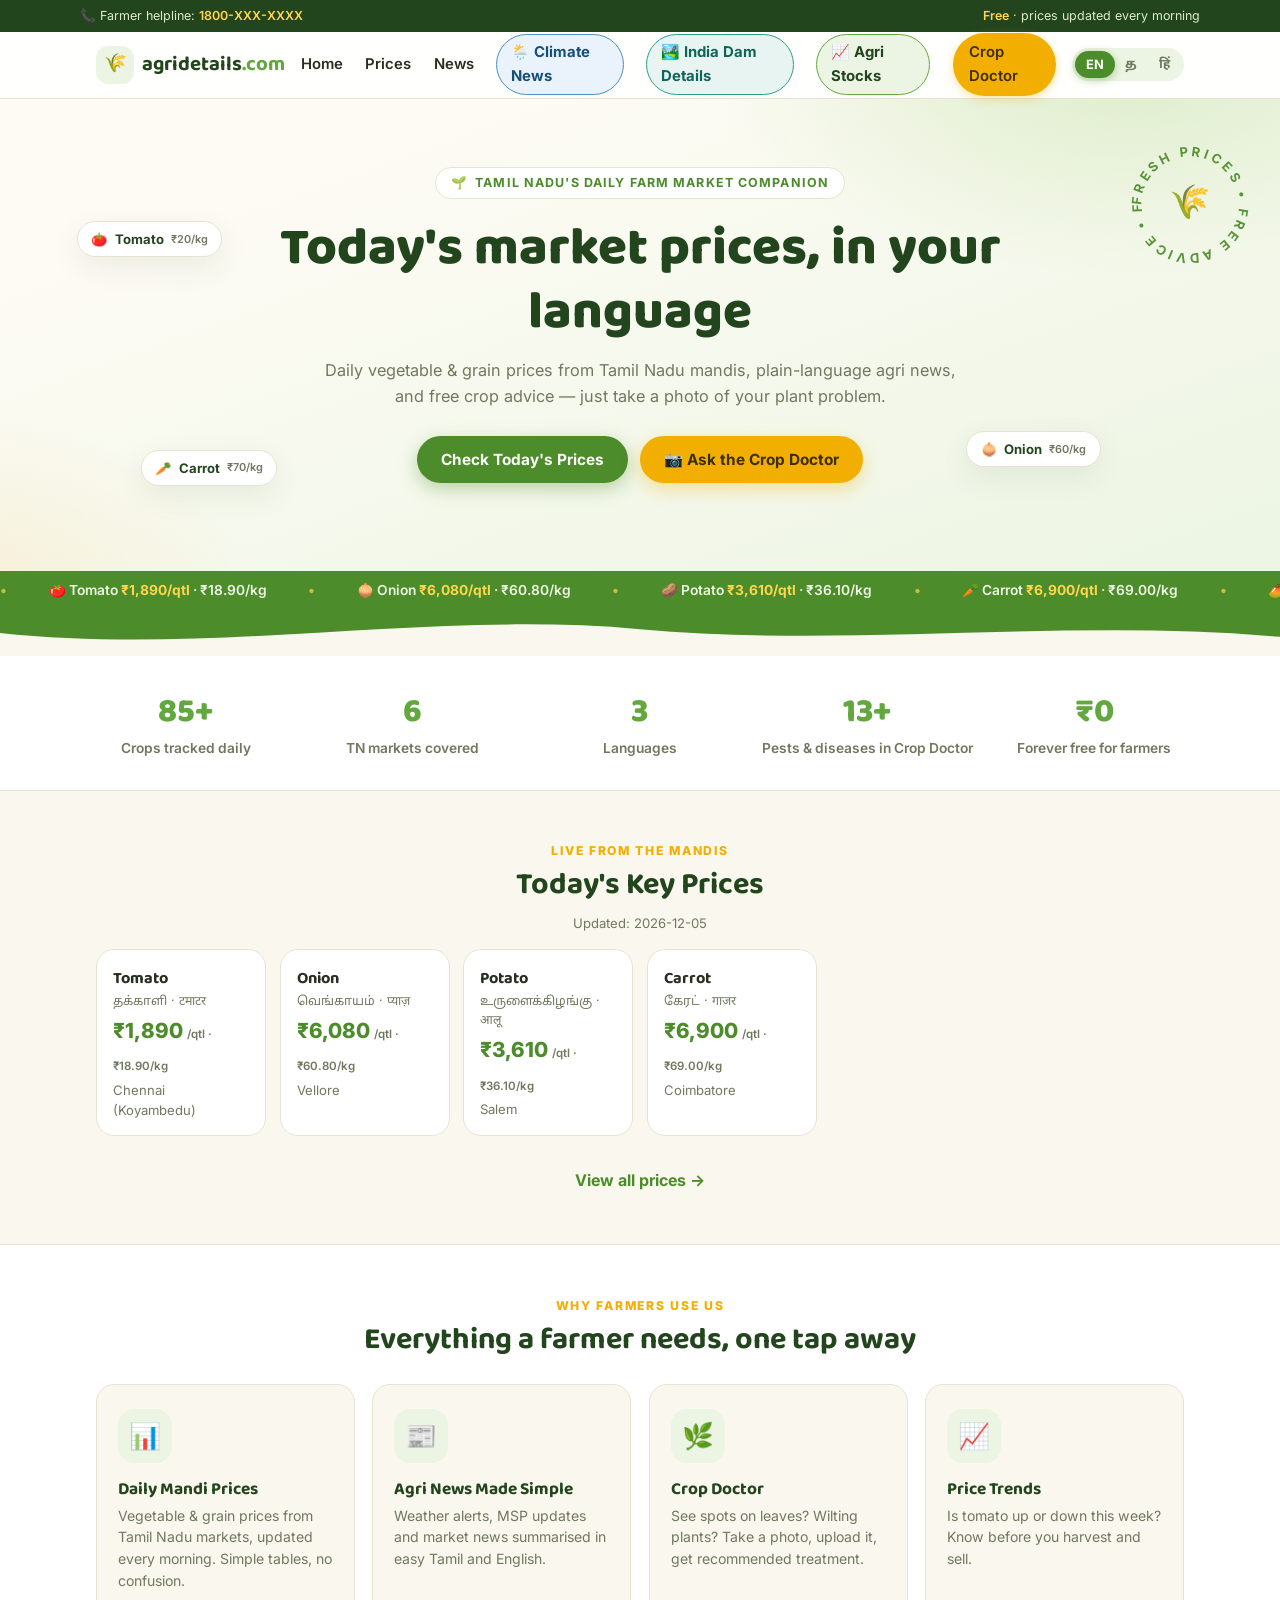
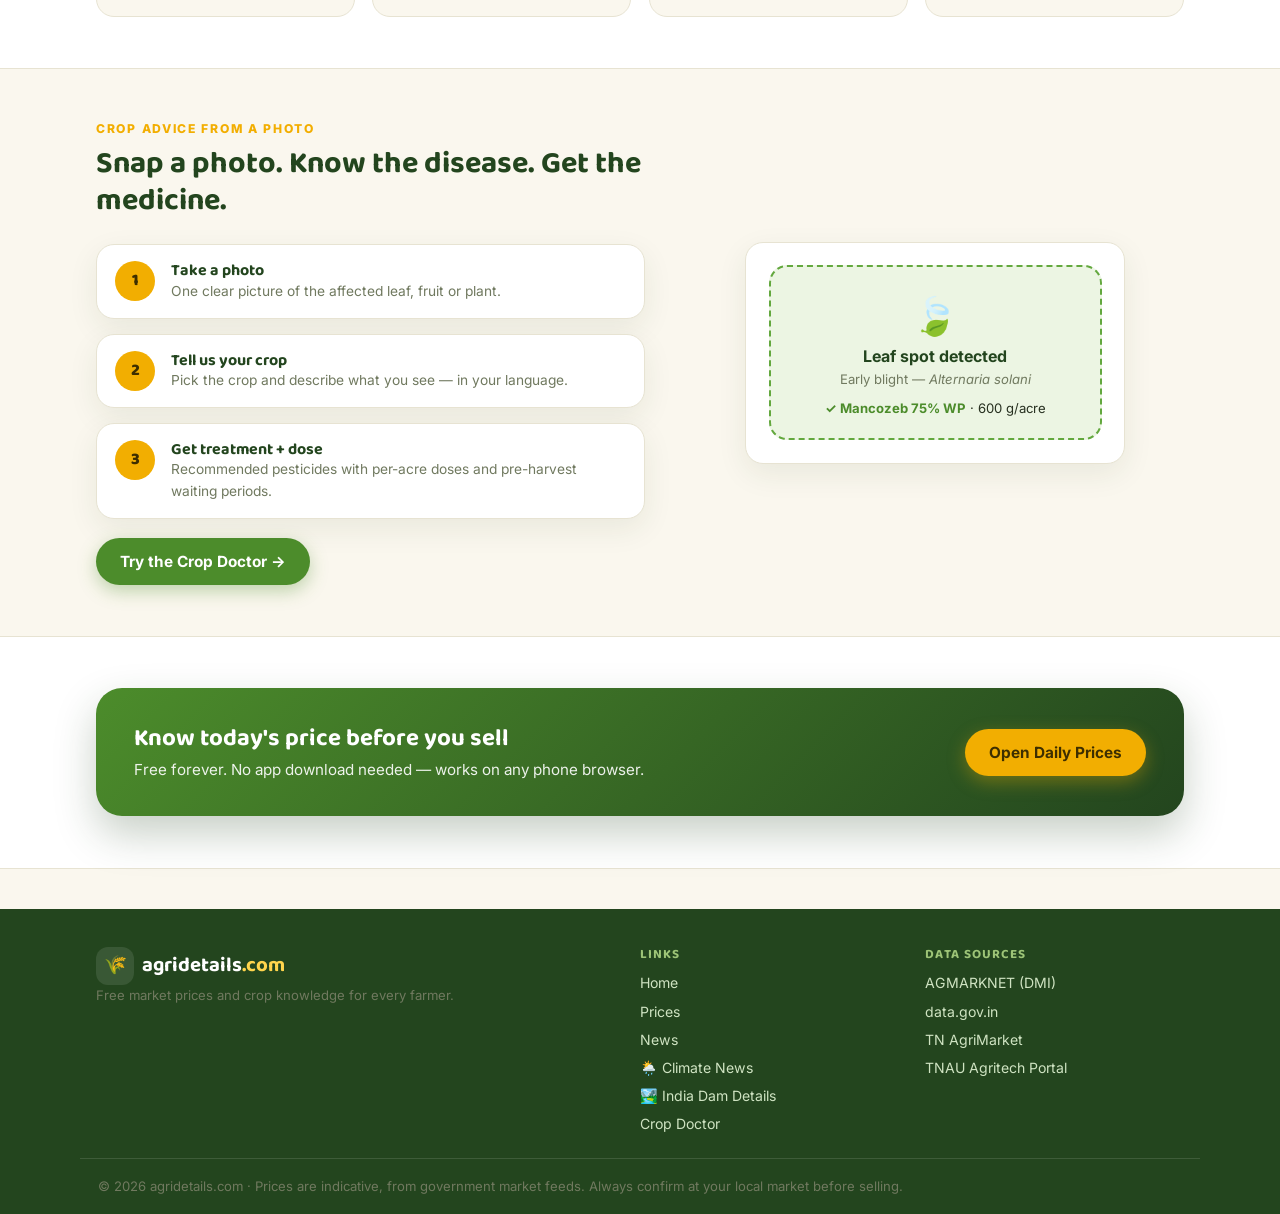
==== index.html @ dd6a082b "Add India Dam Details page: full/current level, storage, state/district, inflow-outflow for 15 major" ====
<!DOCTYPE html>
<html lang="en">
<head>
<meta charset="UTF-8">
<meta name="viewport" content="width=device-width, initial-scale=1.0">
<title>Agridetails — Daily Mandi Prices, Agri News &amp; Crop Advisory | Tamil Nadu, India</title>
<meta name="description" content="Free daily vegetable and grain prices from Tamil Nadu mandis, simple agri news in Tamil and English, and photo-based pest & disease advisory for farmers.">
<meta property="og:type" content="website">
<meta property="og:title" content="Agridetails — Daily Mandi Prices, Agri News & Crop Advisory | Tamil Nadu, India">
<meta property="og:description" content="Free daily vegetable and grain prices from Tamil Nadu mandis, simple agri news in Tamil and English, and photo-based pest & disease advisory for farmers.">
<meta property="og:image" content="https://murugansakthivel.github.io/Agridetails/icon-512.png">
<meta property="og:url" content="https://murugansakthivel.github.io/Agridetails/index.html">
<meta name="twitter:card" content="summary">
<meta name="twitter:title" content="Agridetails — Daily Mandi Prices, Agri News & Crop Advisory | Tamil Nadu, India">
<meta name="twitter:description" content="Free daily vegetable and grain prices from Tamil Nadu mandis, simple agri news in Tamil and English, and photo-based pest & disease advisory for farmers.">
<link rel="preconnect" href="https://fonts.googleapis.com">
<link rel="preconnect" href="https://fonts.gstatic.com" crossorigin>
<link href="https://fonts.googleapis.com/css2?family=Baloo+2:wght@500;600;700;800&family=Noto+Sans+Tamil:wght@400;500;600;700&family=Noto+Sans+Devanagari:wght@400;500;600&family=Inter:wght@400;500;600;700&display=swap" rel="stylesheet">
<link rel="stylesheet" href="css/style.css">
<link rel="icon" type="image/x-icon" href="favicon.ico">
<link rel="icon" type="image/png" sizes="32x32" href="favicon-32.png">
<link rel="icon" type="image/png" sizes="16x16" href="favicon-16.png">
<link rel="apple-touch-icon" href="apple-touch-icon.png">
<link rel="manifest" href="manifest.json">
<meta name="theme-color" content="#23451e">
</head>
<body>

<div class="topbar">
  <div class="container topbar-inner">
    <span>📞 <span data-i18n="top_call">Farmer helpline</span>: <b>1800-XXX-XXXX</b></span>
    <span><b>Free</b> · <span data-i18n="top_note">prices updated every morning</span></span>
  </div>
</div>

<header class="site-header">
  <div class="container header-inner">
    <a href="index.html" class="brand">
      <span class="brand-icon">🌾</span>
      <span class="brand-text">agridetails<span class="brand-dot">.com</span></span>
    </a>
    <nav class="main-nav" id="mainNav">
      <a href="index.html" data-i18n="nav_home">Home</a>
      <a href="prices.html" data-i18n="nav_prices">Prices</a>
      <a href="news.html" data-i18n="nav_news">News</a>
      <a href="climate.html" class="nav-climate-btn" data-i18n="nav_climate">🌦️ Climate News</a>
      <a href="dams.html" class="nav-dam-btn" data-i18n="nav_dam">🏞️ India Dam Details</a>
      <a href="stocks.html" class="nav-stocks-btn" data-i18n="nav_stocks">📈 Stocks</a>
      <a href="advisory.html" class="nav-cta" data-i18n="nav_advisory">Crop Doctor</a>
    </nav>
    <div class="header-actions">
      <div id="langSwitch" class="lang-switch">
        <button data-lang="en" type="button">EN</button><button data-lang="ta" type="button">த</button><button data-lang="hi" type="button">हिं</button>
      </div>
      <button id="navToggle" class="nav-toggle-btn" aria-label="Menu">☰</button>
    </div>
  </div>
</header>

<section class="hero">
  <svg class="stamp" viewBox="0 0 100 100">
    <defs><path id="circ" d="M50,50 m-38,0 a38,38 0 1,1 76,0 a38,38 0 1,1 -76,0"/></defs>
    <text font-size="10.2" letter-spacing="2.5" fill="#4c8c2b" font-weight="700">
      <textPath href="#circ">FRESH PRICES • FREE ADVICE • FARMER FIRST • </textPath>
    </text>
    <text x="50" y="56" text-anchor="middle" font-size="26">🌾</text>
  </svg>

  <div class="chip-float chip-1">🍅 <span>Tomato</span> <small>₹20/kg</small></div>
  <div class="chip-float chip-2">🥕 <span>Carrot</span> <small>₹70/kg</small></div>
  <div class="chip-float chip-3">🧅 <span>Onion</span> <small>₹60/kg</small></div>

  <div class="container">
    <span class="hero-kicker">🌱 <span data-i18n="hero_kicker">Tamil Nadu's daily farm market companion</span></span>
    <h1 class="hero-title" data-i18n="hero_title">Today's market prices, in your language</h1>
    <p class="hero-sub" data-i18n="hero_sub">Daily vegetable &amp; grain prices from Tamil Nadu mandis, plain-language agri news, and free crop advice — just take a photo of your plant problem.</p>
    <div class="hero-actions">
      <a href="prices.html" class="btn btn-primary" data-i18n="hero_cta_prices">Check Today's Prices</a>
      <a href="advisory.html" class="btn btn-secondary" data-i18n="hero_cta_doctor">📷 Ask the Crop Doctor</a>
    </div>
  </div>
</section>

<!-- price marquee -->
<div class="marquee" aria-hidden="true"><div class="marquee-track" id="marqueeTrack"></div></div>

<svg class="wave" viewBox="0 0 1440 60" preserveAspectRatio="none" style="background:var(--green-700)">
  <path d="M0,30 C240,60 480,0 720,25 C960,50 1200,10 1440,35 L1440,60 L0,60 Z" fill="#faf7ee"/>
</svg>

<main>
  <section class="stats-band">
    <div class="container stats-grid">
      <div><div class="stat-num" id="statCrops">85+</div><div class="stat-label" data-i18n="stat_crops">Crops tracked daily</div></div>
      <div><div class="stat-num" id="statMarkets">6</div><div class="stat-label" data-i18n="stat_markets">TN markets covered</div></div>
      <div><div class="stat-num" id="statLangs">3</div><div class="stat-label" data-i18n="stat_langs">Languages</div></div>
      <div><div class="stat-num" id="statDiseases">13+</div><div class="stat-label" data-i18n="stat_diseases">Pests &amp; diseases in Crop Doctor</div></div>
      <div><div class="stat-num">₹0</div><div class="stat-label" data-i18n="stat_free">Forever free for farmers</div></div>
    </div>
  </section>

  <section class="section">
    <div class="container">
      <span class="kicker" data-i18n="home_ticker_kicker">Live from the mandis</span>
      <h2 class="section-title" data-i18n="home_ticker_title">Today's Key Prices</h2>
      <p class="muted small" id="tickerDate" style="text-align:center;margin-top:-1rem"></p>
      <div class="price-grid" id="homeTicker">
        <div class="skeleton"></div><div class="skeleton"></div><div class="skeleton"></div>
      </div>
      <div style="text-align:center"><a href="prices.html" class="link-arrow" data-i18n="home_view_all">View all prices →</a></div>
    </div>
  </section>

  <section class="section section-alt">
    <div class="container">
      <span class="kicker" data-i18n="home_features_kicker">Why farmers use us</span>
      <h2 class="section-title" data-i18n="home_features_title">Everything a farmer needs, one tap away</h2>
      <div class="feature-grid">
        <a class="feature-card" href="prices.html">
          <span class="feature-icon">📊</span>
          <h3 data-i18n="feat_price_t">Daily Mandi Prices</h3>
          <p data-i18n="feat_price_d">Vegetable &amp; grain prices from Tamil Nadu markets, updated every morning. Simple tables, no confusion.</p>
        </a>
        <a class="feature-card" href="news.html">
          <span class="feature-icon">📰</span>
          <h3 data-i18n="feat_news_t">Agri News Made Simple</h3>
          <p data-i18n="feat_news_d">Weather alerts, MSP updates and market news summarised in easy Tamil and English.</p>
        </a>
        <a class="feature-card" href="advisory.html">
          <span class="feature-icon">🌿</span>
          <h3 data-i18n="feat_doc_t">Crop Doctor</h3>
          <p data-i18n="feat_doc_d">See spots on leaves? Wilting plants? Take a photo, upload it, get recommended treatment.</p>
        </a>
        <a class="feature-card" href="prices.html#trends">
          <span class="feature-icon">📈</span>
          <h3 data-i18n="feat_trend_t">Price Trends</h3>
          <p data-i18n="feat_trend_d">Is tomato up or down this week? Know before you harvest and sell.</p>
        </a>
      </div>
    </div>
  </section>

  <section class="section">
    <div class="container split">
      <div>
        <span class="kicker" style="text-align:left" data-i18n="doctor_kicker">Photo se salah, free</span>
        <h2 class="section-title left" data-i18n="doctor_heading">Snap a photo. Know the disease. Get the medicine.</h2>
        <div class="steps-stack">
          <div class="step-row"><span class="step-no">1</span><div><h4 data-i18n="doc_step1_t">Take a photo</h4><p data-i18n="doc_step1_d">One clear picture of the affected leaf, fruit or plant.</p></div></div>
          <div class="step-row"><span class="step-no">2</span><div><h4 data-i18n="doc_step2_t">Tell us your crop</h4><p data-i18n="doc_step2_d">Pick the crop and describe what you see — in your language.</p></div></div>
          <div class="step-row"><span class="step-no">3</span><div><h4 data-i18n="doc_step3_t">Get treatment + dose</h4><p data-i18n="doc_step3_d">Recommended pesticides with per-acre doses and pre-harvest waiting periods.</p></div></div>
        </div>
        <a href="advisory.html" class="btn btn-primary" style="margin-top:1.2rem" data-i18n="doctor_cta">Try the Crop Doctor →</a>
      </div>
      <div style="position:relative">
        <div class="card" style="max-width:380px;margin:0 auto">
          <div class="drop-zone" style="cursor:default">
            <span class="dz-icon">🍃</span>
            <p style="font-weight:700;color:var(--green-900)">Leaf spot detected</p>
            <p class="small muted">Early blight — <i>Alternaria solani</i></p>
            <p class="small" style="margin-top:.5rem"><b style="color:var(--green-700)">✓ Mancozeb 75% WP</b> · 600 g/acre</p>
          </div>
        </div>
      </div>
    </div>
  </section>

  <section class="section section-alt">
    <div class="container">
      <div class="cta-strip">
        <div>
          <h2 data-i18n="cta_title">Know today's price before you sell</h2>
          <p data-i18n="cta_sub">Free forever. No app download needed — works on any phone browser.</p>
        </div>
        <a href="prices.html" class="btn btn-secondary" data-i18n="cta_btn">Open Daily Prices</a>
      </div>
    </div>
  </section>
</main>

<footer class="site-footer">
  <div class="container footer-grid">
    <div>
      <div class="brand"><span class="brand-icon">🌾</span> <strong>agridetails<span class="brand-dot">.com</span></strong></div>
      <p class="small muted" data-i18n="footer_tagline">Free market prices and crop knowledge for every farmer.</p>
    </div>
    <div>
      <h4 data-i18n="footer_links_t">Links</h4>
      <a href="index.html" data-i18n="nav_home">Home</a><br>
      <a href="prices.html" data-i18n="nav_prices">Prices</a><br>
      <a href="news.html" data-i18n="nav_news">News</a><br>
      <a href="climate.html" data-i18n="nav_climate">🌦️ Climate News</a><br>
      <a href="dams.html" data-i18n="nav_dam">🏞️ India Dam Details</a><br>
      <a href="advisory.html" data-i18n="nav_advisory">Crop Doctor</a>
    </div>
    <div>
      <h4 data-i18n="footer_data_t">Data Sources</h4>
      <a href="https://agmarknet.gov.in" target="_blank" rel="noopener">AGMARKNET (DMI)</a><br>
      <a href="https://data.gov.in" target="_blank" rel="noopener">data.gov.in</a><br>
      <a href="https://www.tnagrimarket.tn.gov.in" target="_blank" rel="noopener">TN AgriMarket</a><br>
      <a href="https://agritech.tnau.ac.in" target="_blank" rel="noopener">TNAU Agritech Portal</a>
    </div>
  </div>
  <div class="container footer-bottom">
    <p class="small muted">© 2026 agridetails.com · <span data-i18n="footer_disclaimer">Prices are indicative, from government market feeds. Always confirm at your local market before selling.</span></p>
  </div>
</footer>

<script src="js/config.js"></script>
<script src="js/i18n.js"></script>
<script src="js/crops-catalog.js"></script>
<script src="js/prices-data.js"></script>
<script src="js/agri-stocks.js"></script>
<script src="js/app.js"></script>
</body>
</html>
---- css/style.css ----
/* ============================================================
   Agridetails.com — "fresh farm" theme (Agro-style)
   Palette: deep forest green · fresh leaf green · warm cream · harvest gold
   ============================================================ */
:root {
  --green-900: #23451e;
  --green-700: #4c8c2b;
  --green-600: #63a83e;
  --green-100: #ecf5e3;
  --lime-soft: #dcecc9;
  --gold-600: #f2ae01;
  --gold-soft: #fdf3d7;
  --bg: #faf7ee;
  --card: #ffffff;
  --text: #273020;
  --muted: #70795f;
  --border: #e7e3d2;
  --red-700: #c0392b;
  --radius: 18px;
  --shadow: 0 10px 30px rgba(35, 69, 30, .08);
  --font-display: 'Baloo 2', 'Noto Sans Tamil', 'Noto Sans Devanagari', sans-serif;
}

* { margin: 0; padding: 0; box-sizing: border-box; }
html { scroll-behavior: smooth; }

body {
  font-family: 'Inter', 'Noto Sans Tamil', 'Noto Sans Devanagari', system-ui, sans-serif;
  background: var(--bg);
  color: var(--text);
  line-height: 1.55;
}
body.ta-active { font-family: 'Noto Sans Tamil', 'Inter', sans-serif; }
body.hi-active { font-family: 'Noto Sans Devanagari', 'Inter', sans-serif; }

h1, h2, h3, h4 { font-family: var(--font-display); line-height: 1.22; }

.container { max-width: 1120px; margin: 0 auto; padding: 0 1rem; }

/* ---------- Topbar ---------- */
.topbar { background: var(--green-900); color: #dcecc9; font-size: .78rem; }
.topbar-inner { display: flex; justify-content: space-between; gap: 1rem; padding: .38rem 0; flex-wrap: wrap; }
.topbar b { color: #ffd54d; font-weight: 600; }

/* ---------- Header ---------- */
.site-header {
  background: rgba(255, 255, 255, .92);
  backdrop-filter: blur(8px);
  border-bottom: 1px solid var(--border);
  position: sticky; top: 0; z-index: 50;
}
.header-inner { display: flex; align-items: center; justify-content: space-between; height: 66px; gap: 1rem; }
.brand { display: flex; align-items: center; gap: .5rem; text-decoration: none; font-family: var(--font-display); font-weight: 700; font-size: 1.28rem; color: var(--green-900); }
.brand-icon {
  width: 38px; height: 38px; display: inline-flex; align-items: center; justify-content: center;
  background: var(--green-100); border-radius: 12px; font-size: 1.15rem;
}
.brand-dot { color: var(--green-600); }
.main-nav { display: flex; align-items: center; gap: 1.4rem; }
.main-nav a { text-decoration: none; color: var(--text); font-weight: 600; font-size: .93rem; transition: color .15s; }
.main-nav a:hover { color: var(--green-600); }
.main-nav a.nav-cta {
  background: var(--gold-600); color: #3d2e00 !important;
  padding: .5rem 1.05rem; border-radius: 999px; box-shadow: 0 3px 10px rgba(242,174,1,.35);
}
.main-nav a.nav-cta:hover { filter: brightness(1.04); color: #3d2e00; }
.main-nav a.nav-stocks-btn {
  display: inline-flex; align-items: center; gap: .3rem;
  background: var(--green-100); color: var(--green-900) !important; font-weight: 700;
  padding: .4rem .85rem; border-radius: 999px; border: 1.5px solid var(--green-600);
}
.main-nav a.nav-stocks-btn:hover { background: var(--green-600); color: #fff !important; }
.main-nav a.nav-stocks-btn.active { background: var(--green-700); color: #fff !important; }
.main-nav a.nav-climate-btn {
  display: inline-flex; align-items: center; gap: .3rem;
  background: #eaf2fb; color: #14507a !important; font-weight: 700;
  padding: .4rem .85rem; border-radius: 999px; border: 1.5px solid #4a90c8;
}
.main-nav a.nav-climate-btn:hover { background: #4a90c8; color: #fff !important; }
.main-nav a.nav-climate-btn.active { background: #14507a; color: #fff !important; }
.main-nav a.nav-dam-btn {
  display: inline-flex; align-items: center; gap: .3rem;
  background: #e8f4f2; color: #0d6659 !important; font-weight: 700;
  padding: .4rem .85rem; border-radius: 999px; border: 1.5px solid #2f9c87;
}
.main-nav a.nav-dam-btn:hover { background: #2f9c87; color: #fff !important; }
.main-nav a.nav-dam-btn.active { background: #0d6659; color: #fff !important; }
.header-actions { display: flex; align-items: center; gap: .55rem; }
.nav-toggle-btn { display: none; background: none; border: none; font-size: 1.45rem; cursor: pointer; color: var(--green-900); }

/* ---------- Language switcher ---------- */
.lang-switch { display: inline-flex; background: var(--green-100); border-radius: 999px; padding: 3px; }
.lang-switch button {
  font-family: inherit; font-size: .8rem; font-weight: 700; cursor: pointer;
  background: transparent; color: var(--muted); border: none; padding: .32rem .68rem; border-radius: 999px;
  transition: all .15s;
}
.lang-switch button.active { background: var(--green-700); color: #fff; box-shadow: 0 2px 8px rgba(76,140,43,.4); }

/* ---------- Buttons ---------- */
.btn {
  display: inline-block; border: none; cursor: pointer; text-decoration: none;
  font-family: inherit; font-size: .96rem; font-weight: 700;
  padding: .72rem 1.5rem; border-radius: 999px; transition: transform .15s ease, box-shadow .15s ease, filter .15s;
}
.btn:hover { transform: translateY(-2px); }
.btn-primary { background: var(--green-700); color: #fff; box-shadow: 0 6px 18px rgba(76,140,43,.35); }
.btn-secondary { background: var(--gold-600); color: #3d2e00; box-shadow: 0 6px 18px rgba(242,174,1,.35); }
.btn-outline { background: transparent; border: 2px solid var(--border); color: var(--text); }
.btn-sm { padding: .4rem .9rem; font-size: .84rem; }
.btn-block { width: 100%; margin-top: 1rem; }

/* ---------- Hero ---------- */
.hero {
  position: relative; overflow: hidden;
  background:
    radial-gradient(600px 320px at 88% -10%, var(--lime-soft), transparent 70%),
    radial-gradient(520px 300px at -8% 110%, #f7edd2, transparent 70%),
    linear-gradient(160deg, #fdfbf4 20%, var(--green-100));
  text-align: center; padding: 4.25rem 0 5.5rem;
}
.hero-kicker {
  display: inline-flex; align-items: center; gap: .45rem;
  background: #fff; border: 1.5px solid var(--lime-soft); color: var(--green-700);
  font-weight: 700; font-size: .78rem; letter-spacing: .09em; text-transform: uppercase;
  border-radius: 999px; padding: .35rem .9rem; margin-bottom: 1.1rem;
}
.hero-title { font-size: clamp(2rem, 5.4vw, 3.3rem); font-weight: 800; color: var(--green-900); max-width: 760px; margin: 0 auto .8rem; }
.hero-title em { font-style: normal; color: var(--green-600); position: relative; }
.hero-sub { max-width: 640px; margin: 0 auto 1.7rem; color: var(--muted); font-size: 1.02rem; }
.hero-actions { display: flex; gap: .8rem; justify-content: center; flex-wrap: wrap; position: relative; z-index: 2; }

/* rotating stamp */
.stamp {
  position: absolute; right: max(2vw, 18px); top: 42px; width: 128px; height: 128px;
  animation: spin 18s linear infinite; opacity: .92; pointer-events: none;
}
.stamp .stamp-center { position: absolute; inset: 0; display: flex; align-items: center; justify-content: center; font-size: 2.1rem; }
@keyframes spin { to { transform: rotate(360deg); } }
@media (max-width: 900px) { .stamp { display: none; } }

/* floating produce chips */
.chip-float {
  position: absolute; display: flex; align-items: center; gap: .45rem;
  background: #fff; border: 1px solid var(--border); border-radius: 999px;
  padding: .42rem .85rem; font-size: .82rem; font-weight: 700; color: var(--green-900);
  box-shadow: var(--shadow); animation: bob 5s ease-in-out infinite; pointer-events: none;
}
.chip-float small { color: var(--muted); font-weight: 600; }
.chip-1 { left: 6%; top: 26%; animation-delay: 0s; }
.chip-2 { left: 11%; bottom: 18%; animation-delay: 1.6s; }
.chip-3 { right: 14%; bottom: 22%; animation-delay: .8s; }
@keyframes bob { 0%,100% { transform: translateY(0);} 50% { transform: translateY(-10px);} }
@media (max-width: 900px) { .chip-float { display: none; } }

/* ---------- Price marquee ---------- */
.marquee { background: var(--green-700); overflow: hidden; position: relative; }
.marquee-track { display: flex; gap: 2.6rem; width: max-content; padding: .58rem 0; animation: scrollX 36s linear infinite; }
.marquee:hover .marquee-track { animation-play-state: paused; }
.mq-item { white-space: nowrap; color: #eef7e4; font-size: .86rem; font-weight: 600; }
.mq-item b { color: #ffd54d; font-weight: 700; }
.mq-item::before { content: "•"; color: #ffd54d; margin-right: 2.6rem; opacity: .7; }
@keyframes scrollX { from { transform: translateX(0); } to { transform: translateX(-50%); } }

/* ---------- Wave divider ---------- */
.wave { display: block; width: 100%; height: 46px; margin-top: -1px; }

/* ---------- Stats band ---------- */
.stats-band { background: #fff; border-bottom: 1px solid var(--border); }
.stats-grid { display: grid; grid-template-columns: repeat(auto-fit, minmax(150px, 1fr)); gap: 1rem; padding: 1.9rem 0; text-align: center; }
.stat-num { font-family: var(--font-display); font-size: 2.1rem; font-weight: 800; color: var(--green-600); }
.stat-label { color: var(--muted); font-size: .86rem; font-weight: 600; }

/* ---------- Sections ---------- */
.section { padding: 3.2rem 0; }
.section-alt { background: var(--card); border-top: 1px solid var(--border); border-bottom: 1px solid var(--border); }
.kicker {
  display: block; text-align: center; color: var(--gold-600); font-weight: 800;
  font-size: .76rem; letter-spacing: .14em; text-transform: uppercase; margin-bottom: .35rem;
}
.section-title { font-size: clamp(1.4rem, 3vw, 1.9rem); text-align: center; color: var(--green-900); margin-bottom: 1.6rem; }
.section-title.left { text-align: left; }
.page-head {
  background:
    radial-gradient(420px 200px at 90% 0%, var(--lime-soft), transparent 70%),
    var(--green-100);
  padding: 2.2rem 0 2.6rem; border-bottom: 1px solid var(--border);
}
.page-head h1 { color: var(--green-900); font-size: 1.85rem; }
.muted { color: var(--muted); }
.small { font-size: .82rem; }
.link-arrow { color: var(--green-700); font-weight: 700; text-decoration: none; display: inline-block; margin-top: 1rem; }
.link-arrow:hover { text-decoration: underline; }

/* ---------- Price cards & grids ---------- */
.price-grid { display: grid; grid-template-columns: repeat(auto-fill, minmax(165px, 1fr)); gap: .85rem; margin: 1rem 0; }
.price-card {
  background: var(--card); border: 1px solid var(--border); border-radius: var(--radius);
  padding: .95rem 1rem; transition: transform .15s, box-shadow .15s;
}
.price-card:hover { transform: translateY(-3px); box-shadow: var(--shadow); }
.price-card .pc-crop { font-weight: 700; font-family: var(--font-display); font-size: 1.02rem; }
.price-card .pc-tamil { color: var(--muted); font-size: .78rem; }
.price-card .pc-price { font-size: 1.3rem; font-weight: 800; color: var(--green-700); margin-top: .3rem; }
.price-card .pc-unit { font-size: .72rem; color: var(--muted); font-weight: 600; }

.skeleton { height: 104px; border-radius: var(--radius); background: linear-gradient(90deg, #eee9da, #f6f3e8, #eee9da); animation: pulse 1.4s infinite; }
@keyframes pulse { 0% {opacity:.6;} 50% {opacity:1;} 100% {opacity:.6;} }

.feature-grid { display: grid; grid-template-columns: repeat(auto-fit, minmax(235px, 1fr)); gap: 1.1rem; }
.feature-card {
  background: var(--bg); border: 1px solid var(--border); border-radius: var(--radius);
  padding: 1.5rem 1.3rem; text-decoration: none; color: var(--text); transition: transform .18s, box-shadow .18s;
}
.feature-card:hover { transform: translateY(-4px); box-shadow: var(--shadow); }
.feature-icon {
  width: 54px; height: 54px; display: inline-flex; align-items: center; justify-content: center;
  background: var(--green-100); border-radius: 16px; font-size: 1.6rem; margin-bottom: .7rem;
}
.feature-card h3 { margin: .3rem 0; font-size: 1.08rem; color: var(--green-900); }
.feature-card p { font-size: .88rem; color: var(--muted); }

/* ---------- Split promo (Crop Doctor) ---------- */
.split { display: grid; grid-template-columns: 1.05fr .95fr; gap: 2.6rem; align-items: center; }
@media (max-width: 860px) { .split { grid-template-columns: 1fr; } }
.steps-stack { display: grid; gap: .9rem; }
.step-row {
  display: flex; gap: 1rem; align-items: flex-start;
  background: var(--card); border: 1px solid var(--border); border-radius: var(--radius);
  padding: 1rem 1.15rem; box-shadow: var(--shadow);
}
.step-no {
  flex: 0 0 40px; width: 40px; height: 40px; display: flex; align-items: center; justify-content: center;
  background: var(--gold-600); color: #3d2e00; border-radius: 50%;
  font-family: var(--font-display); font-weight: 800; font-size: 1.05rem;
}
.step-row h4 { font-size: 1rem; color: var(--green-900); }
.step-row p { font-size: .86rem; color: var(--muted); }

/* ---------- CTA strip ---------- */
.cta-strip {
  background: linear-gradient(135deg, var(--green-700), var(--green-900));
  border-radius: 26px; color: #fff; padding: 2.2rem 2.4rem;
  display: flex; justify-content: space-between; align-items: center; gap: 1.4rem; flex-wrap: wrap;
  box-shadow: 0 18px 40px rgba(35,69,30,.25);
}
.cta-strip h2 { font-size: 1.5rem; margin-bottom: .3rem; }
.cta-strip p { opacity: .9; font-size: .95rem; }

/* ---------- Climate News page ---------- */
.climate-list { display: grid; gap: 1.2rem; max-width: 820px; margin: 0 auto; }
.climate-card {
  background: var(--card); border: 1px solid var(--border); border-left: 5px solid var(--muted);
  border-radius: var(--radius); padding: 1.4rem 1.6rem;
}
.climate-card.sev-alert { border-left-color: #c0392b; }
.climate-card.sev-watch { border-left-color: #d68910; }
.climate-card.sev-info { border-left-color: #2471a3; }
.climate-tag {
  display: inline-block; font-size: .72rem; font-weight: 800; letter-spacing: .04em; text-transform: uppercase;
  padding: .25rem .65rem; border-radius: 999px; margin-bottom: .6rem;
  background: var(--green-100); color: var(--green-900);
}
.sev-alert .climate-tag { background: #fbeae7; color: #922b21; }
.sev-watch .climate-tag { background: #fdf2e0; color: #9a6a08; }
.sev-info .climate-tag { background: #e8f1fa; color: #1a5f8f; }
.climate-card h3 { font-size: 1.08rem; color: var(--green-900); margin-bottom: .4rem; line-height: 1.35; }
.climate-card > p.small { margin-bottom: .9rem; }
.climate-crops { display: flex; flex-wrap: wrap; gap: .4rem; margin-bottom: .9rem; }
.climate-crop-chip {
  font-size: .78rem; font-weight: 700; background: var(--bg); border: 1px solid var(--border);
  border-radius: 999px; padding: .25rem .7rem; color: var(--text);
}
.climate-advice {
  background: var(--bg); border-radius: 12px; padding: .85rem 1rem; font-size: .87rem; line-height: 1.5;
}
.climate-advice strong { color: var(--green-700); }
.climate-meta { margin-top: .8rem; font-size: .78rem; }
.climate-meta a { color: var(--green-700); font-weight: 700; text-decoration: none; }

/* ---------- Dam Details page ---------- */
.dam-list { display: grid; grid-template-columns: repeat(auto-fill, minmax(320px, 1fr)); gap: 1.2rem; }
.dam-card {
  background: var(--card); border: 1px solid var(--border); border-top: 5px solid #2f9c87;
  border-radius: var(--radius); padding: 1.3rem 1.4rem; box-shadow: var(--shadow);
}
.dam-card h3 { font-size: 1.08rem; color: var(--green-900); margin-bottom: .15rem; line-height: 1.3; }
.dam-card .dam-river { font-size: .8rem; color: var(--muted); margin-bottom: .7rem; }
.dam-loc { display: flex; flex-wrap: wrap; gap: .4rem; margin-bottom: .8rem; }
.dam-loc-chip {
  font-size: .76rem; font-weight: 700; background: var(--bg); border: 1px solid var(--border);
  border-radius: 999px; padding: .22rem .68rem; color: var(--text);
}
.dam-fill-wrap { margin-bottom: .85rem; }
.dam-fill-bar { height: 10px; border-radius: 999px; background: var(--bg); border: 1px solid var(--border); overflow: hidden; }
.dam-fill-bar-inner { height: 100%; border-radius: 999px; background: linear-gradient(90deg, #2f9c87, #63a83e); }
.dam-fill-bar-inner.dam-critical { background: linear-gradient(90deg, #c0392b, #d68910); }
.dam-fill-bar-inner.dam-low { background: linear-gradient(90deg, #d68910, #f2ae01); }
.dam-fill-label { display: flex; justify-content: space-between; font-size: .78rem; font-weight: 700; color: var(--green-900); margin-top: .3rem; }
.dam-stats { display: grid; grid-template-columns: 1fr 1fr; gap: .5rem .8rem; font-size: .85rem; margin-bottom: .8rem; }
.dam-stat-label { color: var(--muted); font-size: .72rem; font-weight: 700; text-transform: uppercase; letter-spacing: .03em; }
.dam-stat-value { font-weight: 700; color: var(--text); }
.dam-flow { display: flex; gap: 1rem; flex-wrap: wrap; font-size: .82rem; background: var(--bg); border-radius: 12px; padding: .65rem .85rem; margin-bottom: .8rem; }
.dam-flow b { color: var(--green-700); }
.dam-meta { font-size: .76rem; color: var(--muted); }
.dam-meta a { color: var(--green-700); font-weight: 700; text-decoration: none; }

/* ---------- Stocks page ---------- */
.stocks-group-t { font-size: .74rem; font-weight: 800; letter-spacing: .06em; text-transform: uppercase; color: var(--muted); margin: 1.4rem 0 .6rem; }
.stocks-group-t:first-child { margin-top: .5rem; }
.stock-card-grid { display: grid; grid-template-columns: repeat(auto-fill, minmax(220px, 1fr)); gap: .8rem; }
.stock-card {
  text-align: left; font-family: inherit; cursor: pointer;
  background: var(--card); border: 1.5px solid var(--border); border-radius: var(--radius);
  padding: .9rem 1.05rem; transition: transform .15s, box-shadow .15s, border-color .15s;
}
.stock-card:hover { transform: translateY(-2px); box-shadow: var(--shadow); border-color: var(--green-600); }
.stock-card.active { border-color: var(--green-700); background: var(--green-100); }
.stock-card-top { display: flex; flex-direction: column; margin-bottom: .5rem; }
.stock-card-bottom { display: flex; justify-content: space-between; align-items: baseline; }
.stock-name { font-size: .88rem; font-weight: 700; color: var(--text); }
.stock-symbol { font-size: .72rem; color: var(--muted); font-weight: 600; }
.stock-price { font-size: 1.02rem; font-weight: 800; color: var(--green-900); }
.stock-change { font-size: .78rem; font-weight: 700; }
.stock-change.up { color: var(--green-700); }
.stock-change.down { color: var(--red-700); }
.stocks-disclaimer { font-size: .78rem; }

.stock-detail { margin-top: 1.6rem; padding: 1.6rem; }
.stock-detail-head { display: flex; justify-content: space-between; align-items: flex-start; gap: 1rem; }
.stock-detail-head h2 { font-size: 1.3rem; color: var(--green-900); }
.stock-detail-close {
  flex: none; width: 34px; height: 34px; border-radius: 50%; border: none;
  background: var(--green-100); color: var(--green-900); font-size: 1.05rem; cursor: pointer;
}
.stock-detail-close:hover { background: var(--green-600); color: #fff; }
.stock-detail-price { display: flex; align-items: baseline; gap: .8rem; flex-wrap: wrap; margin: .8rem 0 1.2rem; }
.stock-detail-price-num { font-size: 1.8rem; font-weight: 800; color: var(--green-900); font-family: var(--font-display); }
.stock-detail-subhead { font-size: .95rem; color: var(--green-900); margin: 1.3rem 0 .6rem; }
.stock-detail-chart { height: 90px; }
.fin-grid { display: grid; grid-template-columns: repeat(auto-fit, minmax(150px, 1fr)); gap: .7rem; }
.fin-row {
  display: flex; justify-content: space-between; background: var(--bg);
  border: 1px solid var(--border); border-radius: 10px; padding: .55rem .8rem; font-size: .85rem;
}
.fin-label { color: var(--muted); font-weight: 600; }
.fin-value { font-weight: 800; color: var(--green-900); }
.stock-news-list { display: grid; gap: .8rem; }
.stock-news-item { background: var(--bg); border: 1px solid var(--border); border-radius: 12px; padding: .85rem 1rem; }
.stock-news-headline { font-weight: 700; font-size: .92rem; color: var(--text); }
.stock-news-detail { margin-top: .25rem; }
.stock-news-meta { margin-top: .4rem; }
.stock-news-meta a { color: var(--green-700); font-weight: 700; text-decoration: none; }

/* ---------- Prices page ---------- */
.controls-bar {
  display: flex; flex-wrap: wrap; gap: .6rem; align-items: center;
  background: var(--card); border: 1px solid var(--border); border-radius: var(--radius);
  padding: .85rem 1.1rem; margin-bottom: 1.1rem; box-shadow: var(--shadow);
}
.controls-bar label { font-weight: 700; font-size: .88rem; }
select, textarea, input[type="tel"], input[type="text"] {
  font-family: inherit; font-size: .94rem; padding: .52rem .7rem;
  border: 1.5px solid var(--border); border-radius: 10px; background: #fff; color: var(--text);
}
select:focus, textarea:focus, input:focus { outline: 2px solid var(--green-600); outline-offset: 1px; }
.source-note { margin-left: auto; }

.table-wrap { overflow-x: auto; background: var(--card); border: 1px solid var(--border); border-radius: var(--radius); box-shadow: var(--shadow); }
table { width: 100%; border-collapse: collapse; font-size: .91rem; }
th, td { padding: .62rem .85rem; text-align: left; border-bottom: 1px solid var(--border); }
thead th { background: var(--green-100); color: var(--green-900); position: sticky; top: 0; white-space: nowrap; }
td.num, th.num { text-align: right; font-variant-numeric: tabular-nums; }
tbody tr:hover { background: #f6faef; }
.change-up { color: var(--green-700); font-weight: 700; }
.change-down { color: var(--red-700); font-weight: 700; }
.change-flat { color: var(--muted); }

.wa-share-btn {
  display: inline-flex; align-items: center; justify-content: center;
  width: 30px; height: 30px; border-radius: 50%;
  background: #25D366; color: #fff; text-decoration: none;
  transition: transform .15s, filter .15s;
}
.wa-share-btn:hover { transform: scale(1.08); filter: brightness(1.05); }

.cat-tabs { display: flex; gap: .5rem; flex-wrap: wrap; margin-top: 1rem; }
.cat-tab {
  font-family: inherit; font-size: .87rem; font-weight: 700; cursor: pointer;
  background: var(--card); color: var(--green-900);
  border: 1.5px solid var(--border); border-radius: 999px; padding: .45rem 1.05rem; transition: all .15s;
}
.cat-tab.active { background: var(--green-700); border-color: var(--green-700); color: #fff; box-shadow: 0 4px 12px rgba(76,140,43,.35); }
.cat-tab:hover:not(.active) { border-color: var(--green-600); }

.trend-grid { display: grid; grid-template-columns: repeat(auto-fill, minmax(280px, 1fr)); gap: 1.1rem; }
.trend-card { background: var(--card); border: 1px solid var(--border); border-radius: var(--radius); padding: 1.1rem; box-shadow: var(--shadow); }
.trend-card h4 { font-size: .98rem; margin-bottom: .5rem; }
.trend-bars { display: flex; align-items: flex-end; gap: 4px; height: 80px; }
.trend-bar { flex: 1; background: var(--green-600); border-radius: 4px 4px 0 0; min-height: 4px; }
.trend-bar.today { background: var(--gold-600); }
.trend-labels { display: flex; justify-content: space-between; font-size: .68rem; color: var(--muted); margin-top: .25rem; }
.trend-now { font-size: .8rem; color: var(--muted); margin-top: .4rem; }

/* ---------- Advisory ---------- */
.advisory-layout { display: grid; grid-template-columns: 380px 1fr; gap: 1.6rem; align-items: start; }
@media (max-width: 820px) { .advisory-layout { grid-template-columns: 1fr; } }
.card { background: var(--card); border: 1px solid var(--border); border-radius: var(--radius); padding: 1.4rem; box-shadow: var(--shadow); }
.field-label { display: block; font-weight: 700; font-size: .88rem; margin: .85rem 0 .3rem; }
textarea, input[type="tel"] { width: 100%; resize: vertical; }
.drop-zone {
  border: 2px dashed var(--green-600); border-radius: var(--radius); min-height: 175px;
  display: flex; flex-direction: column; align-items: center; justify-content: center;
  cursor: pointer; text-align: center; position: relative; background: var(--green-100); padding: 1rem;
}
.drop-zone.dragover { background: var(--lime-soft); }
.dz-idle p { margin-top: .25rem; font-weight: 600; }
.dz-icon { font-size: 2.3rem; }
.drop-zone img { max-width: 100%; max-height: 220px; border-radius: 10px; }
.dz-clear { position: absolute; top: .55rem; right: .55rem; background: #fff; }

.advice-panel .empty-state { text-align: center; color: var(--muted); padding: 2rem 1rem; border: 2px dashed var(--border); border-radius: var(--radius); background: #fff; }
.quick-help { text-align: left; margin-top: 1.6rem; }
.quick-help h3 { font-size: .97rem; color: var(--green-900); margin-bottom: .5rem; }
.quick-help ul { list-style: none; }
.quick-help li { padding: .5rem 0; border-bottom: 1px solid var(--border); }
.quick-help button { background: none; border: none; color: var(--green-700); font-weight: 700; cursor: pointer; font-family: inherit; font-size: .9rem; text-align: left; padding: 0; width: 100%; }

.result-card { background: var(--card); border: 1px solid var(--border); border-radius: var(--radius); padding: 1.6rem; animation: fadein .3s ease; box-shadow: var(--shadow); }
@keyframes fadein { from { opacity: 0; transform: translateY(6px);} to { opacity: 1; transform: none;} }
.match-banner {
  display: inline-block; background: var(--green-100); color: var(--green-900);
  font-size: .78rem; font-weight: 700; padding: .28rem .75rem; border-radius: 999px; margin-bottom: .75rem;
}
.match-banner.low { background: var(--gold-soft); color: #8a5200; }
.ta-name { color: var(--muted); margin-top: .15rem; }
.checklist { list-style: none; margin-top: .35rem; }
.checklist li { padding: .32rem 0 .32rem 1.5rem; position: relative; }
.checklist li::before { content: "✔"; position: absolute; left: 0; color: var(--green-600); }
.pesticide-table { margin-top: .5rem; font-size: .88rem; }
.pesticide-table thead th { background: var(--gold-soft); }
.disclaimer-box {
  margin-top: 1.3rem; background: var(--gold-soft); border-left: 4px solid var(--gold-600);
  padding: .8rem 1rem; border-radius: 8px;
}

/* ---------- News ---------- */
.news-list { display: grid; gap: 1.1rem; }
.news-grid { display: grid; grid-template-columns: repeat(auto-fill, minmax(290px, 1fr)); gap: 1.1rem; }
.news-item { background: var(--card); border: 1px solid var(--border); border-radius: var(--radius); padding: 1.25rem 1.35rem; transition: transform .15s, box-shadow .15s; }
.news-item:hover { transform: translateY(-3px); box-shadow: var(--shadow); }
.news-tag {
  display: inline-block; font-size: .71rem; font-weight: 800; letter-spacing: .06em; text-transform: uppercase;
  background: var(--green-100); color: var(--green-700); border-radius: 999px; padding: .2rem .65rem; margin-bottom: .5rem;
}
.news-item h3 { font-size: 1.04rem; margin-bottom: .35rem; }
.news-item p { font-size: .9rem; color: var(--muted); }
.news-meta { margin-top: .55rem; font-size: .78rem; }
.news-meta a { color: var(--green-700); font-weight: 700; text-decoration: none; }

/* ---------- Footer ---------- */
.site-footer { background: var(--green-900); color: #cfe3c2; margin-top: 2.5rem; position: relative; }
.footer-grid { display: grid; grid-template-columns: 2fr 1fr 1fr; gap: 1.6rem; padding: 2.4rem 1rem 1.2rem; }
.site-footer .brand { color: #fff; }
.site-footer .brand-icon { background: rgba(255,255,255,.1); }
.site-footer .brand-dot { color: #ffd54d; }
.site-footer a { color: #cfe3c2; text-decoration: none; font-size: .88rem; line-height: 2; }
.site-footer a:hover { color: #ffd54d; }
.site-footer h4 { font-size: .82rem; text-transform: uppercase; letter-spacing: .08em; margin-bottom: .4rem; color: #9dc477; }
.footer-bottom { padding: 1.1rem; border-top: 1px solid rgba(255,255,255,.12); }

/* ---------- Mobile nav ---------- */
@media (max-width: 780px) {
  .main-nav {
    display: none; position: absolute; top: 66px; right: 0; left: 0;
    background: var(--card); flex-direction: column; padding: 1.1rem; gap: 1.1rem; align-items: flex-start;
    border-bottom: 1px solid var(--border); box-shadow: 0 12px 26px rgba(0,0,0,.1);
  }
  .main-nav.open { display: flex; }
  .nav-toggle-btn { display: block; }
  .footer-grid { grid-template-columns: 1fr; }
  .hero { padding: 3rem 0 4rem; }
}
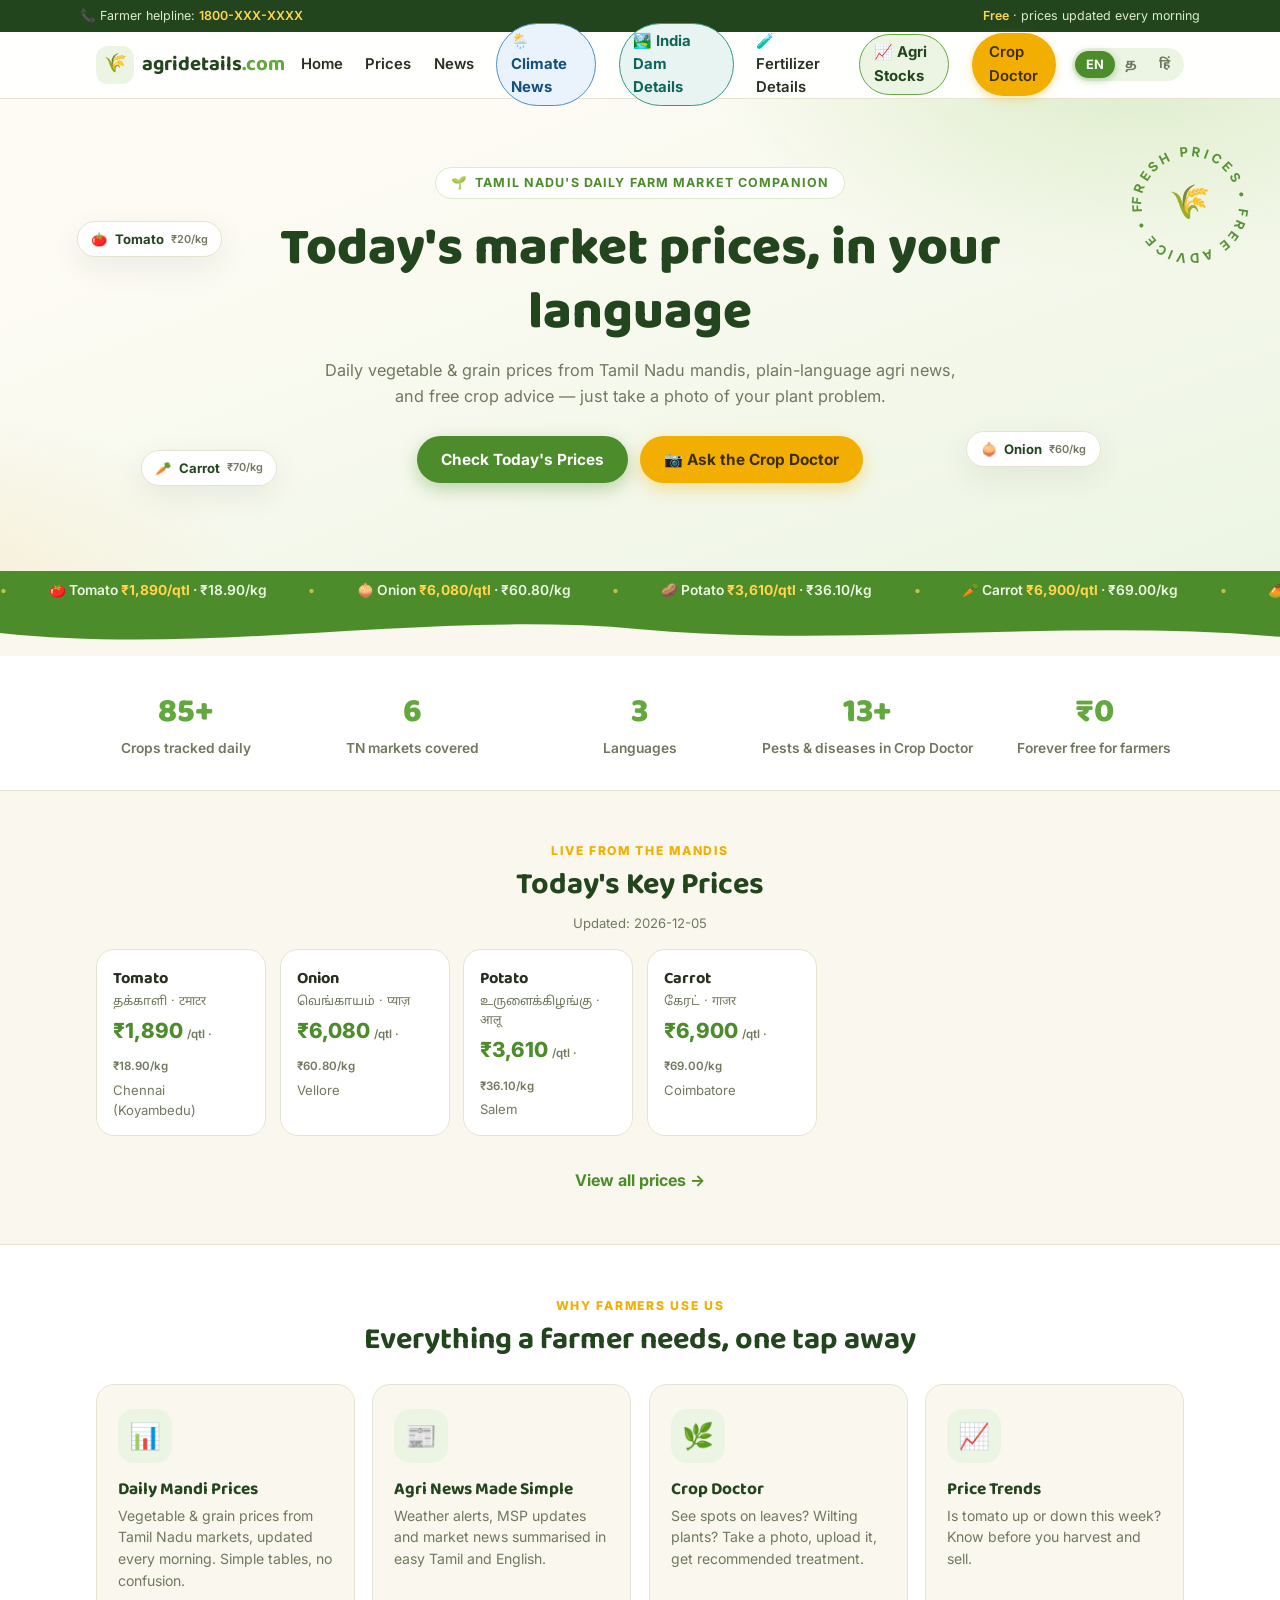
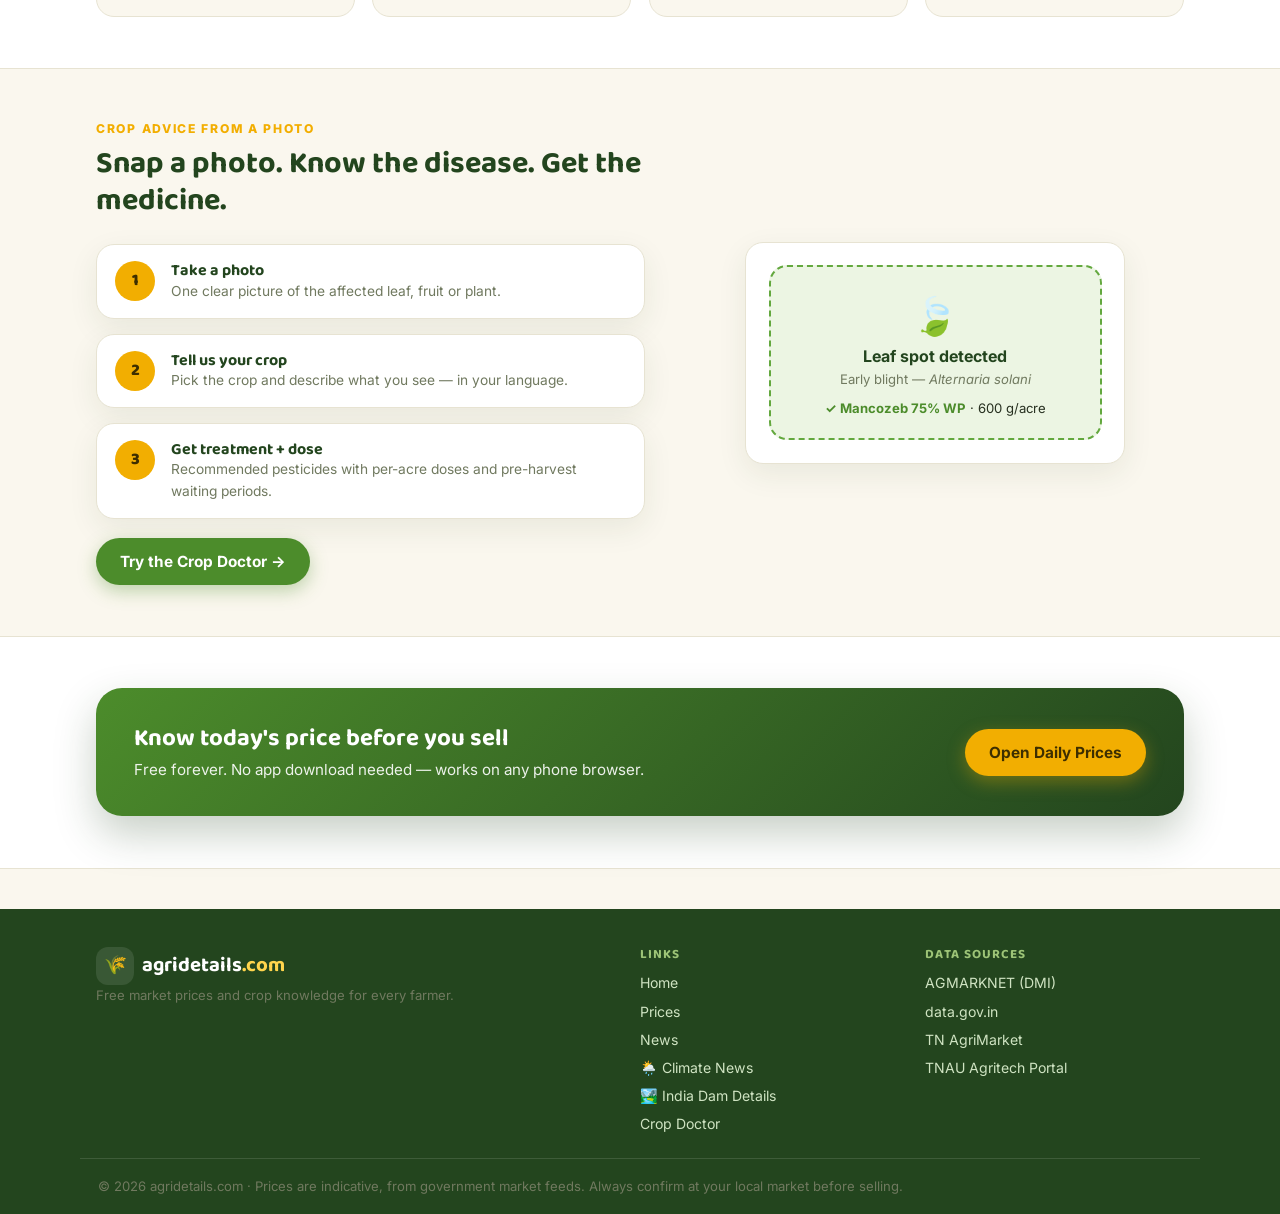
==== commit 9de7fe58: "Add Fertilizer Details: TN dealer directory by district with live stock - New fertilizer.html page +" ====
--- a/index.html
+++ b/index.html
@@ -45,6 +45,7 @@
       <a href="news.html" data-i18n="nav_news">News</a>
       <a href="climate.html" class="nav-climate-btn" data-i18n="nav_climate">🌦️ Climate News</a>
       <a href="dams.html" class="nav-dam-btn" data-i18n="nav_dam">🏞️ India Dam Details</a>
+      <a href="fertilizer.html" class="nav-fert-btn" data-i18n="nav_Fertilizer">🧪 Fertilizer Details</a>
       <a href="stocks.html" class="nav-stocks-btn" data-i18n="nav_stocks">📈 Stocks</a>
       <a href="advisory.html" class="nav-cta" data-i18n="nav_advisory">Crop Doctor</a>
     </nav>
--- a/css/style.css
+++ b/css/style.css
@@ -305,6 +305,35 @@
 .dam-meta { font-size: .76rem; color: var(--muted); }
 .dam-meta a { color: var(--green-700); font-weight: 700; text-decoration: none; }
 
+/* ---------- Fertilizer Shop Details page ---------- */
+.fert-list { display: grid; grid-template-columns: repeat(auto-fill, minmax(300px, 1fr)); gap: 1.2rem; }
+.fert-card {
+  background: var(--card); border: 1px solid var(--border); border-top: 5px solid var(--gold-600);
+  border-radius: var(--radius); padding: 1.2rem 1.3rem; box-shadow: var(--shadow); cursor: pointer;
+  transition: transform .15s, box-shadow .15s, border-color .15s;
+}
+.fert-card:hover { transform: translateY(-2px); }
+.fert-card.active { border-color: var(--green-700); background: var(--green-100); }
+.fert-card h3 { font-size: 1.02rem; color: var(--green-900); margin-bottom: .3rem; line-height: 1.3; }
+.fert-loc { display: flex; flex-wrap: wrap; gap: .4rem; margin-bottom: .6rem; }
+.fert-phone { font-size: .88rem; font-weight: 700; margin-bottom: .3rem; }
+.fert-phone a { color: var(--green-700); text-decoration: none; }
+.fert-phone a:hover { text-decoration: underline; }
+.fert-address { margin-bottom: .7rem; }
+.fert-chips { display: flex; flex-wrap: wrap; gap: .35rem; margin-bottom: .9rem; }
+.fert-chip {
+  font-size: .74rem; font-weight: 700; background: var(--gold-soft); border: 1px solid var(--border);
+  border-radius: 999px; padding: .2rem .62rem; color: var(--green-900);
+}
+.fert-view-btn {
+  font-family: inherit; font-size: .84rem; font-weight: 700; cursor: pointer;
+  background: var(--green-700); color: #fff; border: none; border-radius: 10px;
+  padding: .5rem .9rem; width: 100%;
+}
+.fert-view-btn:hover { background: var(--green-900); }
+.fert-detail { margin-top: 1.6rem; padding: 1.6rem; }
+.fert-detail-meta { display: grid; grid-template-columns: repeat(auto-fit, minmax(200px, 1fr)); gap: .8rem; margin: .8rem 0 1.2rem; }
+
 /* ---------- Stocks page ---------- */
 .stocks-group-t { font-size: .74rem; font-weight: 800; letter-spacing: .06em; text-transform: uppercase; color: var(--muted); margin: 1.4rem 0 .6rem; }
 .stocks-group-t:first-child { margin-top: .5rem; }
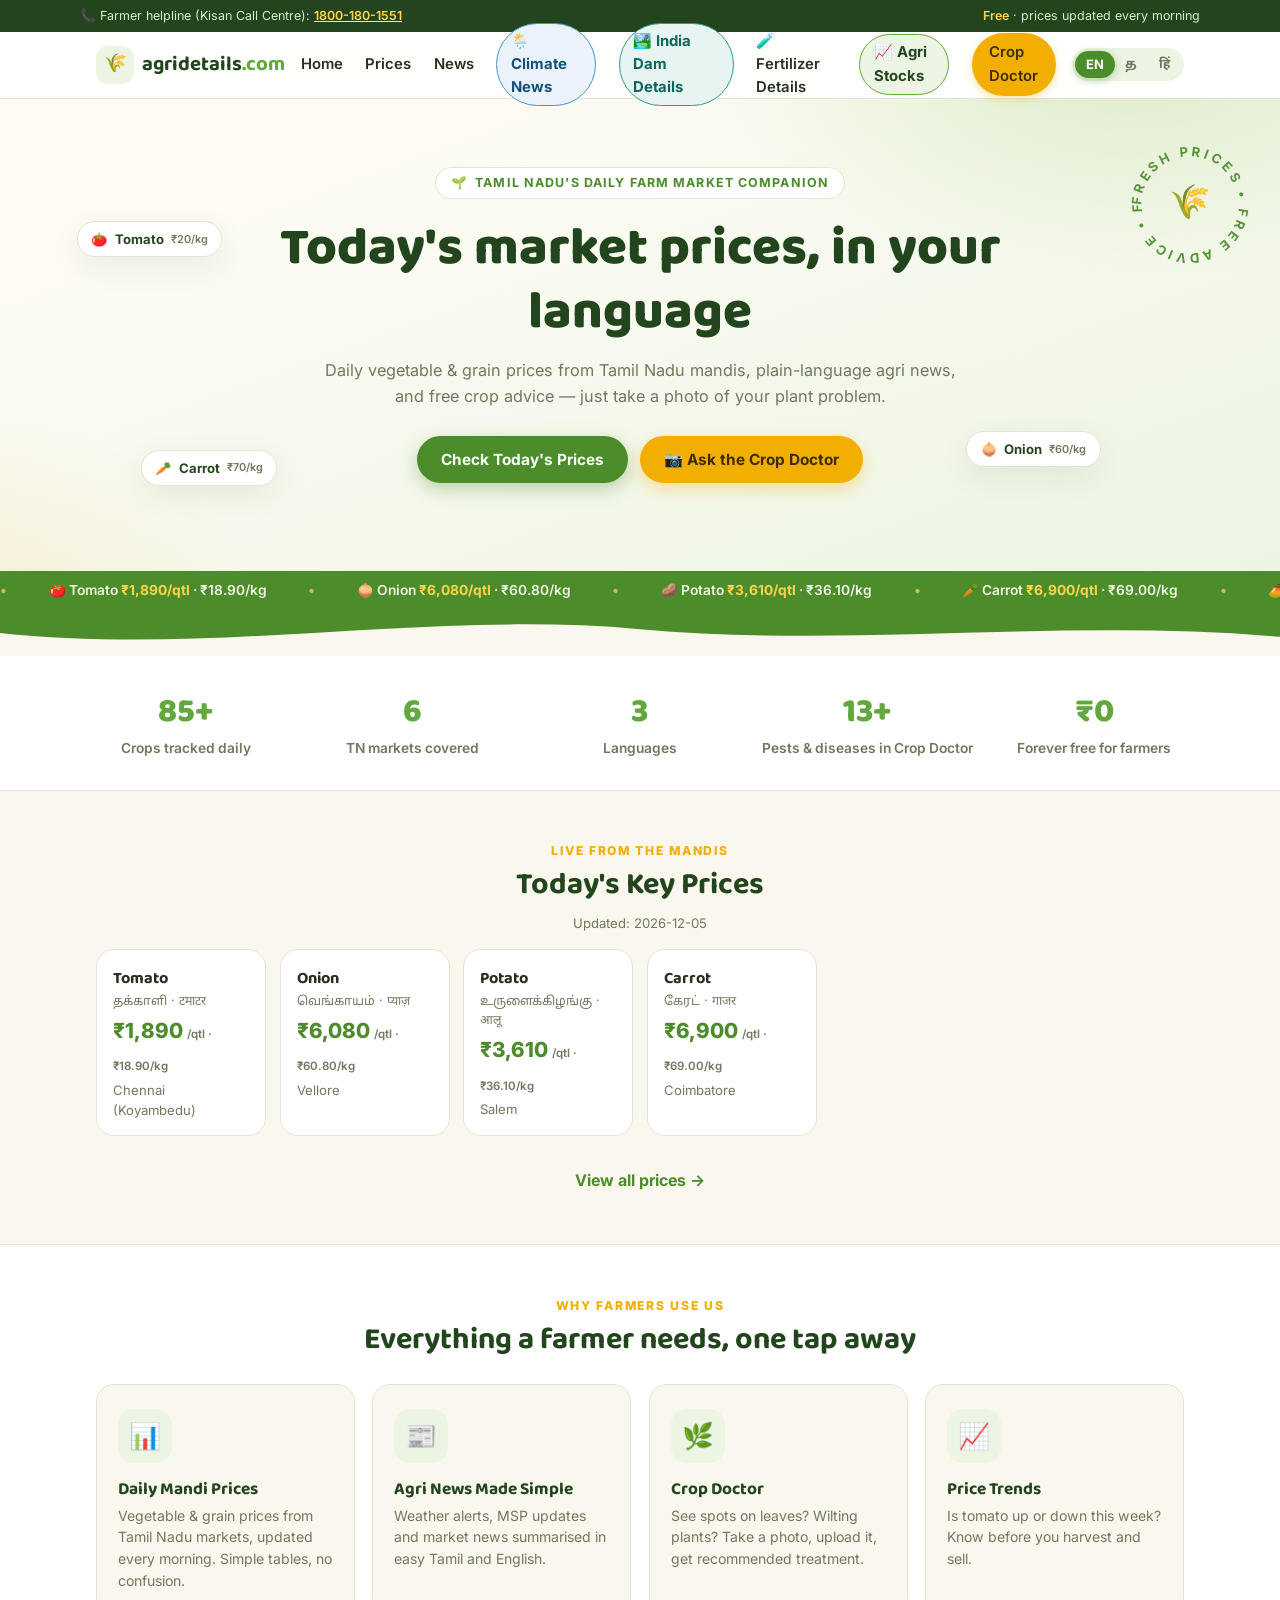
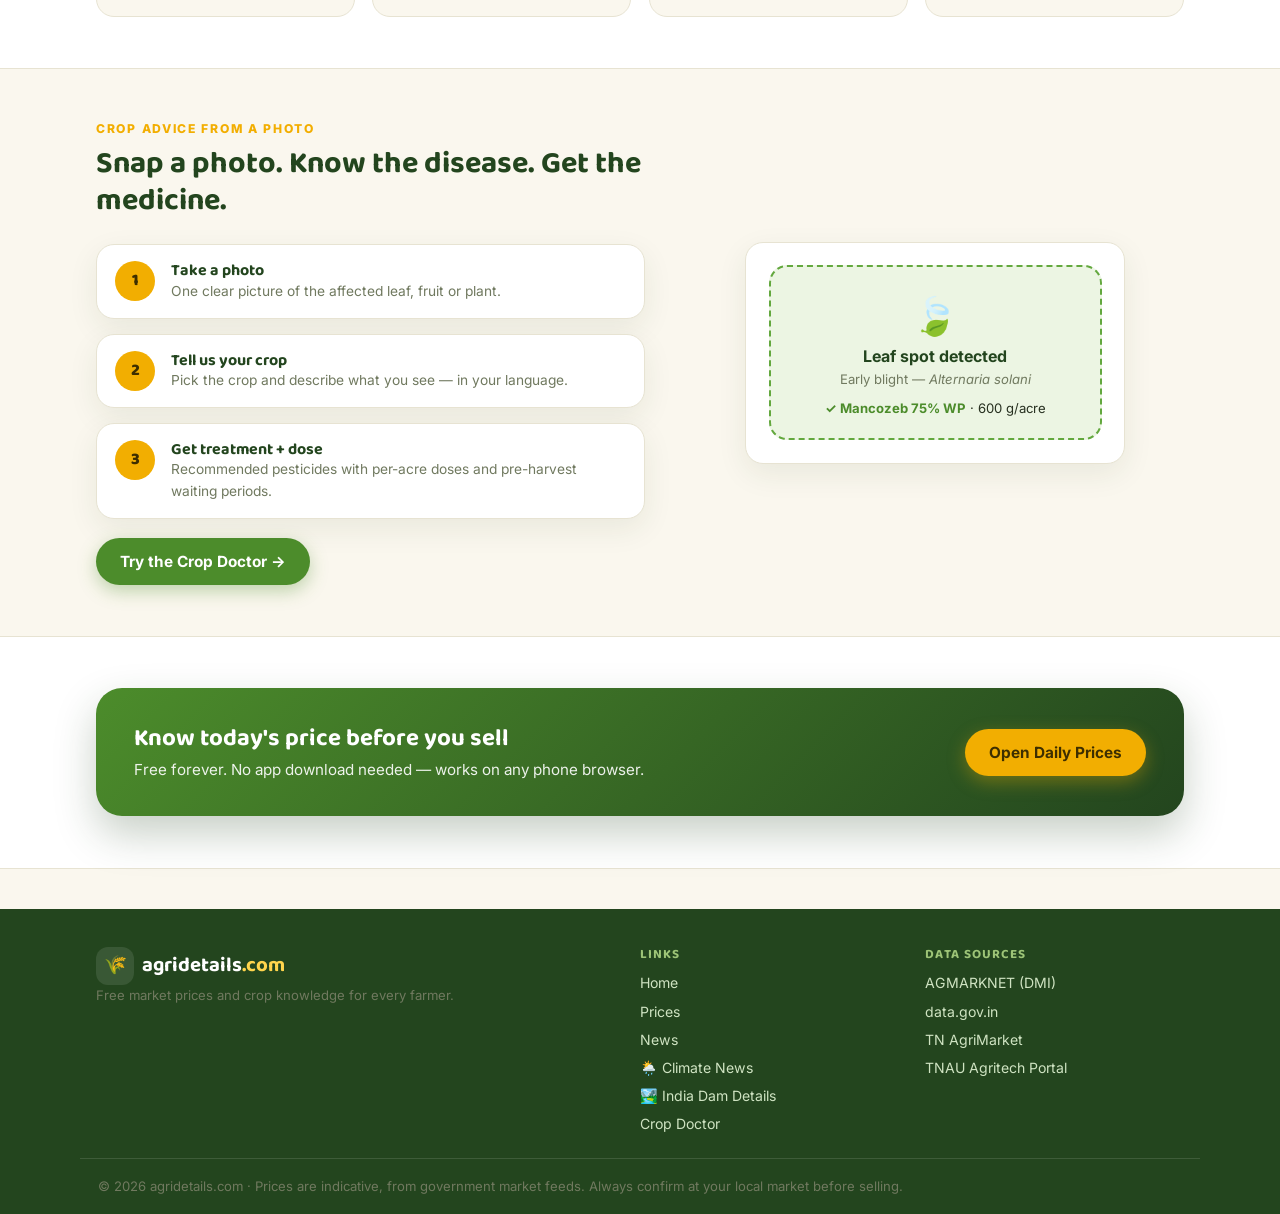
==== commit 7768ed5c: "Fix trust gaps: real Kisan Call Centre helpline (1800-180-1551) replacing placeholder; Crop Doctor's" ====
--- a/index.html
+++ b/index.html
@@ -28,7 +28,7 @@
 
 <div class="topbar">
   <div class="container topbar-inner">
-    <span>📞 <span data-i18n="top_call">Farmer helpline</span>: <b>1800-XXX-XXXX</b></span>
+    <span>📞 <span data-i18n="top_call">Farmer helpline</span> (<span data-i18n="top_call_kcc">Kisan Call Centre</span>): <a href="tel:18001801551" style="color:inherit;font-weight:700"><b>1800-180-1551</b></a></span>
     <span><b>Free</b> · <span data-i18n="top_note">prices updated every morning</span></span>
   </div>
 </div>
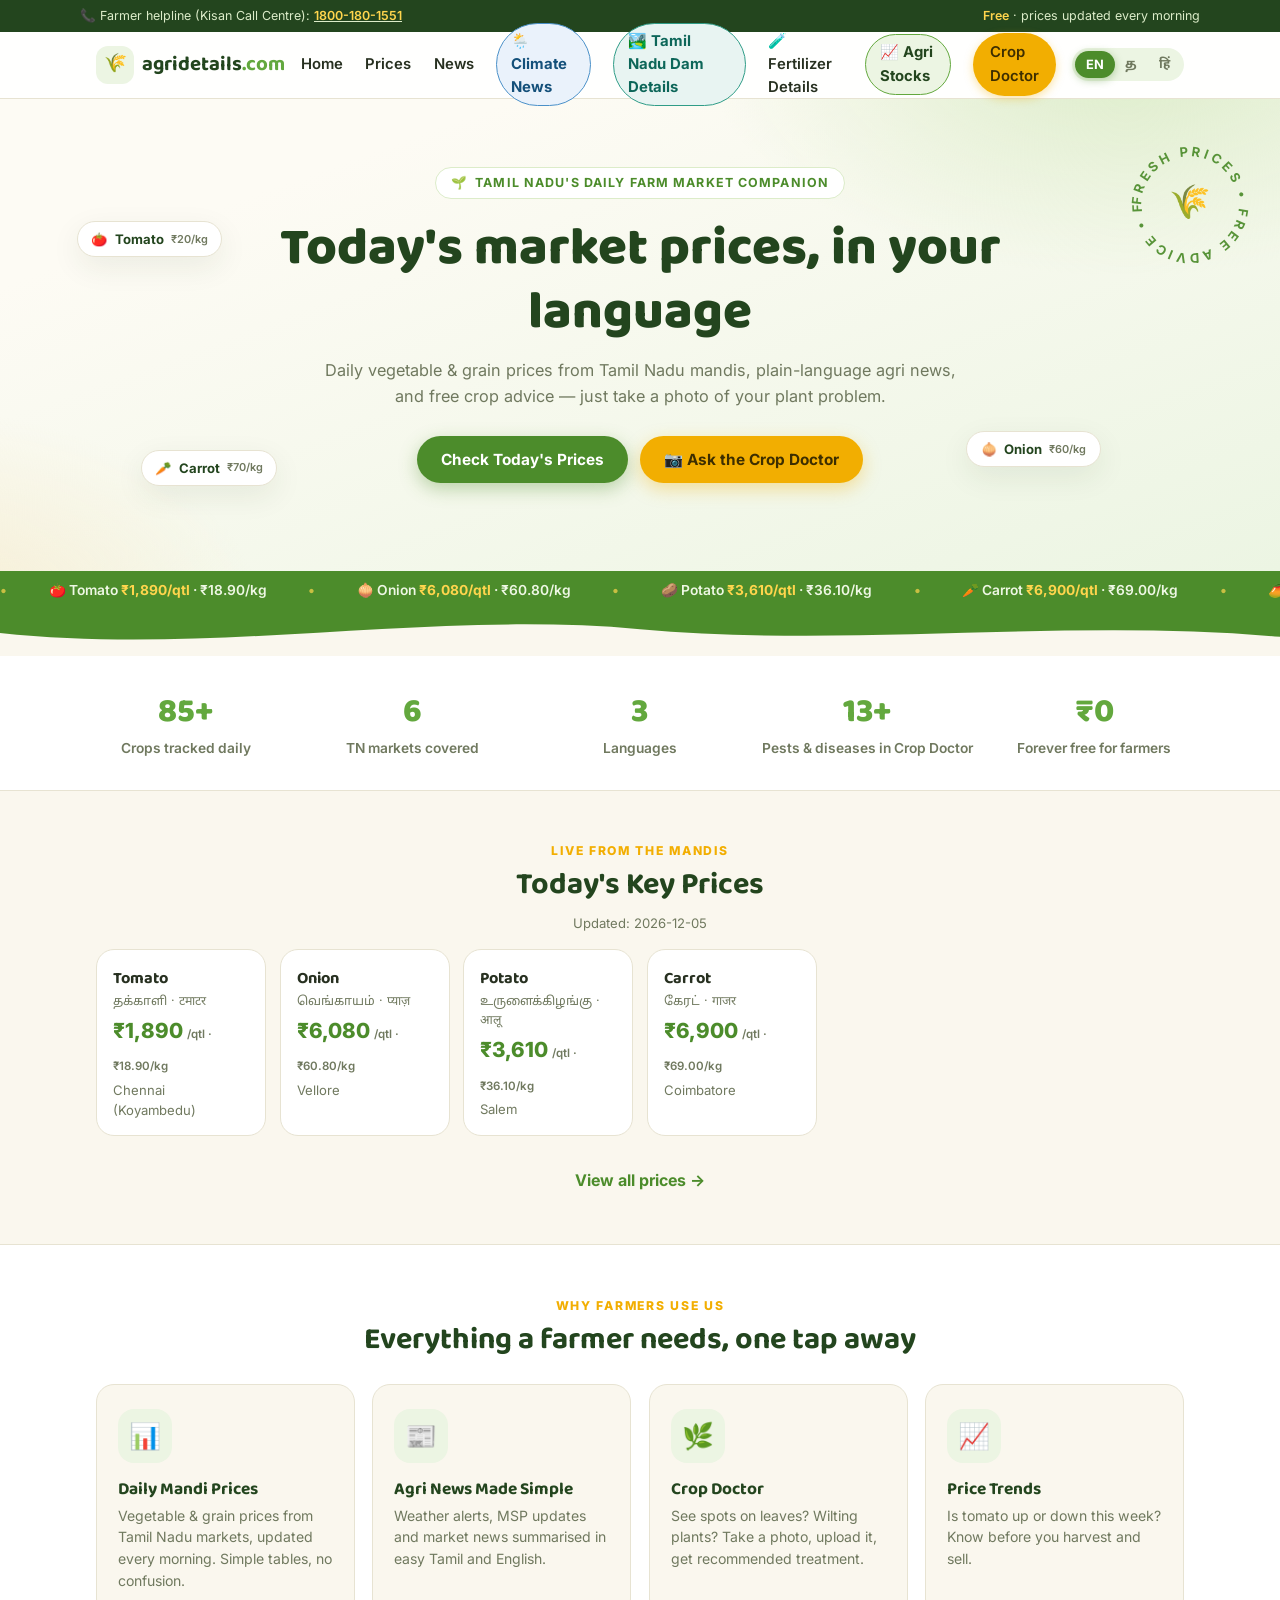
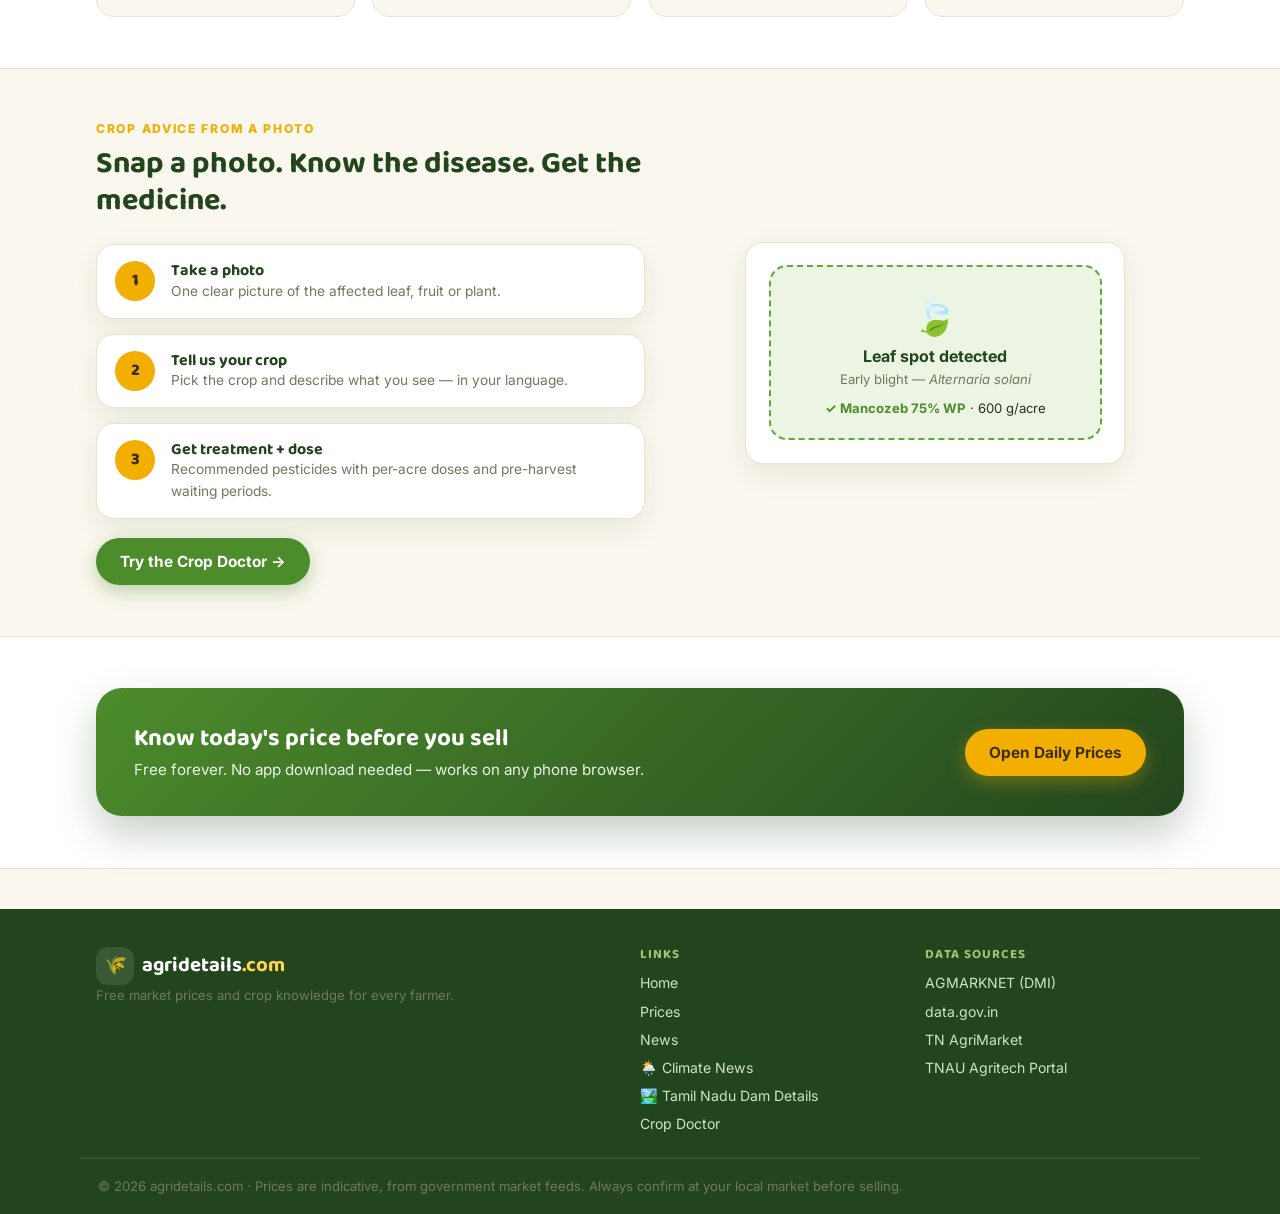
==== commit 91602a07: "Scope Dam Details to Tamil Nadu only: removed 27 non-TN dams (Kerala/Karnataka/AP/Telangana/Gujarat/" ====
--- a/index.html
+++ b/index.html
@@ -44,7 +44,7 @@
       <a href="prices.html" data-i18n="nav_prices">Prices</a>
       <a href="news.html" data-i18n="nav_news">News</a>
       <a href="climate.html" class="nav-climate-btn" data-i18n="nav_climate">🌦️ Climate News</a>
-      <a href="dams.html" class="nav-dam-btn" data-i18n="nav_dam">🏞️ India Dam Details</a>
+      <a href="dams.html" class="nav-dam-btn" data-i18n="nav_dam">🏞️ Tamil Nadu Dam Details</a>
       <a href="fertilizer.html" class="nav-fert-btn" data-i18n="nav_Fertilizer">🧪 Fertilizer Details</a>
       <a href="stocks.html" class="nav-stocks-btn" data-i18n="nav_stocks">📈 Stocks</a>
       <a href="advisory.html" class="nav-cta" data-i18n="nav_advisory">Crop Doctor</a>
@@ -191,7 +191,7 @@
       <a href="prices.html" data-i18n="nav_prices">Prices</a><br>
       <a href="news.html" data-i18n="nav_news">News</a><br>
       <a href="climate.html" data-i18n="nav_climate">🌦️ Climate News</a><br>
-      <a href="dams.html" data-i18n="nav_dam">🏞️ India Dam Details</a><br>
+      <a href="dams.html" data-i18n="nav_dam">🏞️ Tamil Nadu Dam Details</a><br>
       <a href="advisory.html" data-i18n="nav_advisory">Crop Doctor</a>
     </div>
     <div>
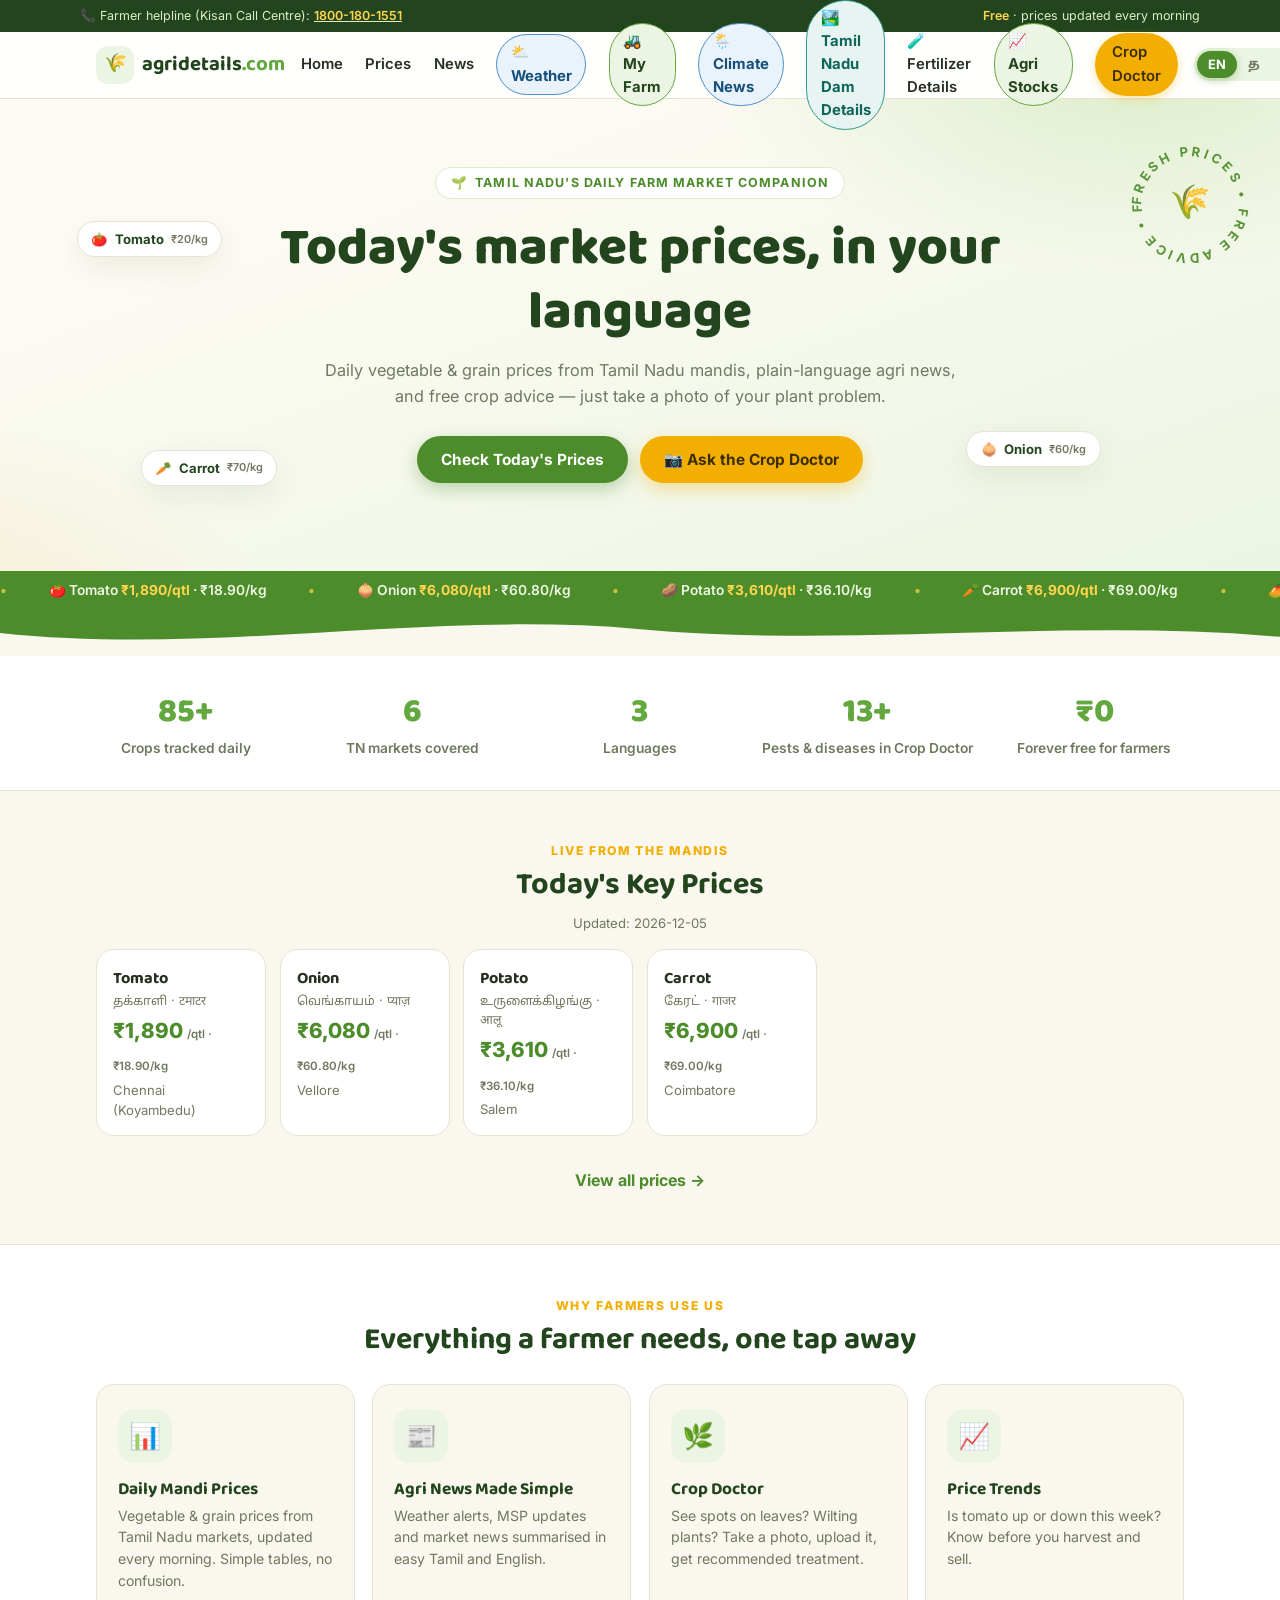
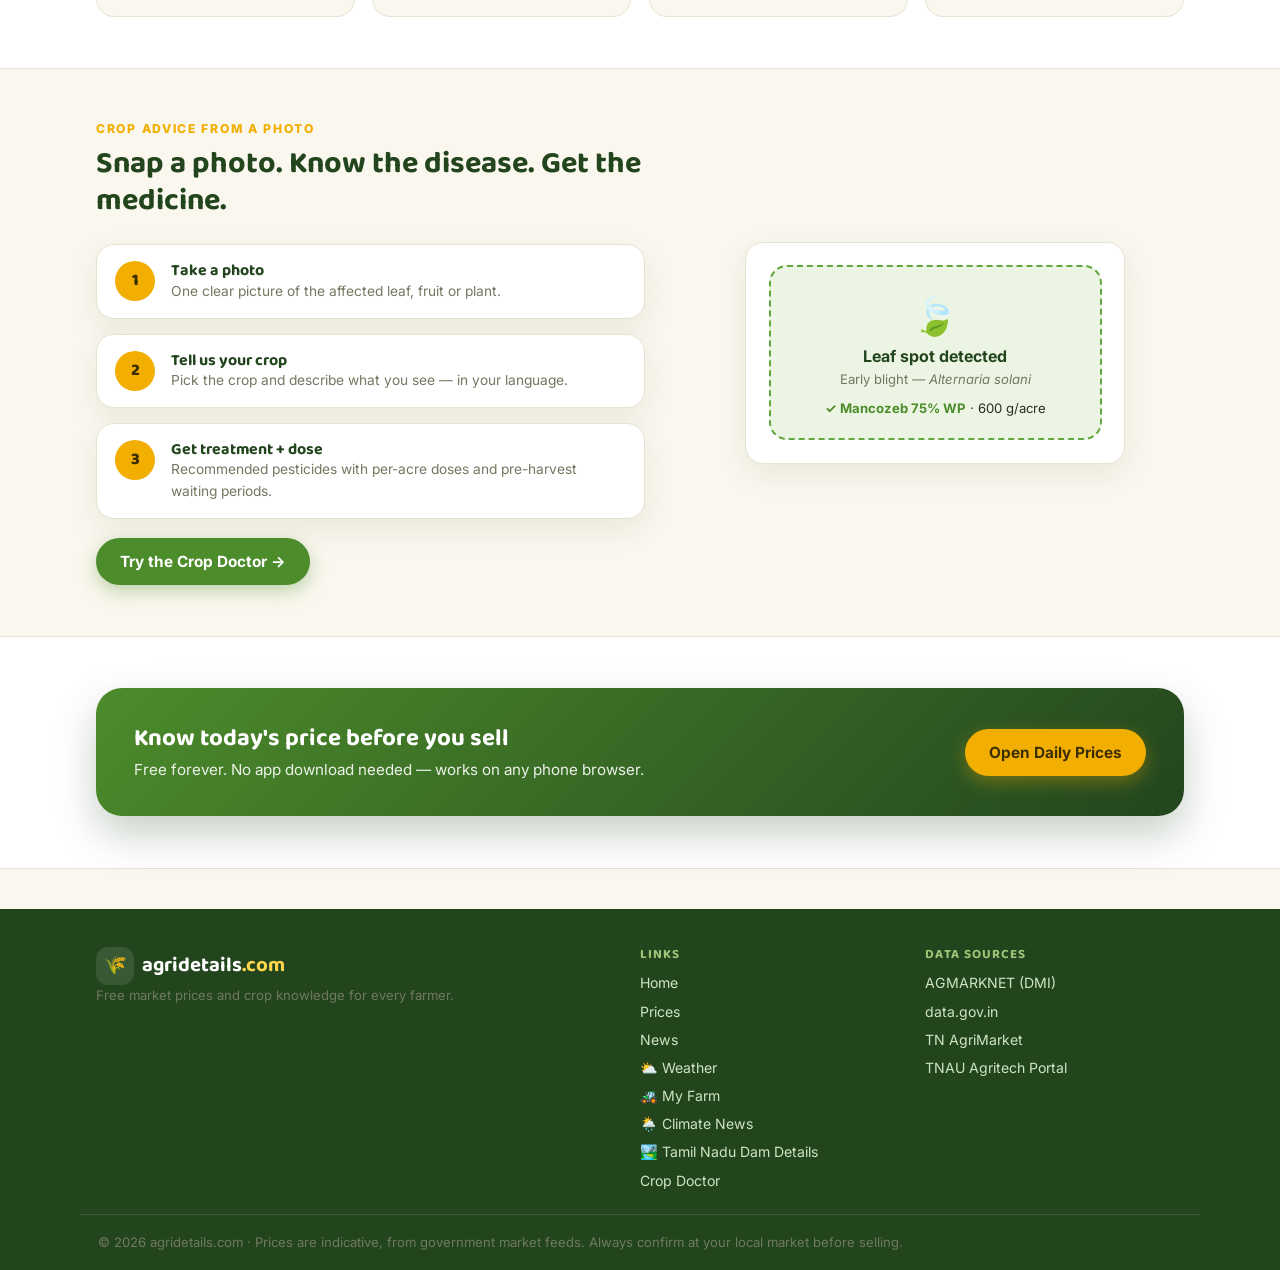
==== commit be1aebf8: "Add Weather module (live Open-Meteo API) and Farm Profile (localStorage) Weather (weather.html, js/w" ====
--- a/index.html
+++ b/index.html
@@ -43,6 +43,8 @@
       <a href="index.html" data-i18n="nav_home">Home</a>
       <a href="prices.html" data-i18n="nav_prices">Prices</a>
       <a href="news.html" data-i18n="nav_news">News</a>
+      <a href="weather.html" class="nav-weather-btn" data-i18n="nav_weather">⛅ Weather</a>
+      <a href="farm.html" class="nav-farm-btn" data-i18n="nav_farm">🚜 My Farm</a>
       <a href="climate.html" class="nav-climate-btn" data-i18n="nav_climate">🌦️ Climate News</a>
       <a href="dams.html" class="nav-dam-btn" data-i18n="nav_dam">🏞️ Tamil Nadu Dam Details</a>
       <a href="fertilizer.html" class="nav-fert-btn" data-i18n="nav_Fertilizer">🧪 Fertilizer Details</a>
@@ -190,6 +192,8 @@
       <a href="index.html" data-i18n="nav_home">Home</a><br>
       <a href="prices.html" data-i18n="nav_prices">Prices</a><br>
       <a href="news.html" data-i18n="nav_news">News</a><br>
+      <a href="weather.html" data-i18n="nav_weather">⛅ Weather</a><br>
+      <a href="farm.html" data-i18n="nav_farm">🚜 My Farm</a><br>
       <a href="climate.html" data-i18n="nav_climate">🌦️ Climate News</a><br>
       <a href="dams.html" data-i18n="nav_dam">🏞️ Tamil Nadu Dam Details</a><br>
       <a href="advisory.html" data-i18n="nav_advisory">Crop Doctor</a>
--- a/css/style.css
+++ b/css/style.css
@@ -473,6 +473,117 @@
   padding: .8rem 1rem; border-radius: 8px;
 }
 
+/* ---------- Crop Doctor — structured result sections (advisory.html) ---------- */
+.adv-demo-banner {
+  margin-top: 1rem; background: var(--gold-soft); border: 1.5px solid var(--gold-600);
+  border-radius: 12px; padding: .7rem 1rem; font-size: .84rem; font-weight: 600; color: #6b4d00;
+}
+.adv-section-h {
+  font-size: 1rem; color: var(--green-900); margin: 1.3rem 0 .5rem; padding-top: .9rem;
+  border-top: 1px solid var(--border);
+}
+.result-card > .adv-section-h:first-child { margin-top: 0; padding-top: 0; border-top: none; }
+.adv-health-status {
+  display: inline-block; font-weight: 700; padding: .35rem .85rem; border-radius: 999px;
+  background: var(--green-100); color: var(--green-900);
+}
+.adv-health-status.severe { background: #fbeae7; color: #922b21; }
+.adv-health-status.moderate { background: var(--gold-soft); color: #8a5200; }
+.adv-severity-chip {
+  display: inline-block; font-weight: 700; font-size: .82rem; padding: .3rem .75rem; border-radius: 999px;
+  background: var(--green-100); color: var(--green-900);
+}
+.adv-severity-chip.severe { background: #fbeae7; color: #922b21; }
+.adv-severity-chip.moderate { background: var(--gold-soft); color: #8a5200; }
+.adv-severity-chip.mild { background: var(--lime-soft); color: var(--green-700); }
+.adv-confidence-bar { height: 10px; border-radius: 999px; background: var(--bg); border: 1px solid var(--border); overflow: hidden; margin-top: .3rem; }
+.adv-confidence-bar-inner { height: 100%; border-radius: 999px; background: linear-gradient(90deg, var(--green-600), var(--green-700)); }
+.adv-confidence-bar-inner.low { background: linear-gradient(90deg, #d68910, var(--gold-600)); }
+.adv-treatment-grid { display: grid; grid-template-columns: repeat(auto-fit, minmax(240px, 1fr)); gap: .9rem; margin-top: .5rem; }
+.adv-treatment-card {
+  background: var(--bg); border: 1px solid var(--border); border-radius: 12px; padding: .9rem 1rem; font-size: .86rem;
+}
+.adv-treatment-card.organic { border-left: 4px solid var(--green-600); }
+.adv-treatment-card.chemical { border-left: 4px solid var(--gold-600); }
+.adv-treatment-card h4 { font-size: .92rem; color: var(--green-900); margin-bottom: .4rem; }
+.adv-treatment-card p { margin-top: .25rem; line-height: 1.45; }
+.adv-lowconf-box {
+  display: flex; gap: .7rem; align-items: flex-start; background: var(--gold-soft);
+  border: 1.5px solid var(--gold-600); border-radius: 12px; padding: .9rem 1rem; margin: .6rem 0 1rem;
+}
+.adv-lowconf-icon { font-size: 1.3rem; flex: none; }
+.adv-expert-box { background: var(--bg); border: 1px solid var(--border); border-radius: 12px; padding: .9rem 1rem; }
+.adv-expert-actions { display: flex; gap: .6rem; flex-wrap: wrap; margin-top: .6rem; }
+.adv-feedback-box { margin-top: 1.4rem; background: var(--green-100); border-radius: 12px; padding: .9rem 1rem; }
+.adv-feedback-btns { display: flex; gap: .5rem; flex-wrap: wrap; margin-top: .5rem; }
+.adv-feedback-thanks { font-weight: 700; color: var(--green-900); margin: 0; }
+
+/* ---------- Nav buttons: Weather / My Farm ---------- */
+.main-nav a.nav-weather-btn {
+  display: inline-flex; align-items: center; gap: .3rem;
+  background: #fef3e0; color: #8a5200 !important; font-weight: 700;
+  padding: .4rem .85rem; border-radius: 999px; border: 1.5px solid var(--gold-600);
+}
+.main-nav a.nav-weather-btn:hover { background: var(--gold-600); color: #3d2e00 !important; }
+.main-nav a.nav-weather-btn.active { background: #8a5200; color: #fff !important; }
+.main-nav a.nav-farm-btn {
+  display: inline-flex; align-items: center; gap: .3rem;
+  background: var(--lime-soft); color: var(--green-900) !important; font-weight: 700;
+  padding: .4rem .85rem; border-radius: 999px; border: 1.5px solid var(--green-700);
+}
+.main-nav a.nav-farm-btn:hover { background: var(--green-700); color: #fff !important; }
+.main-nav a.nav-farm-btn.active { background: var(--green-900); color: #fff !important; }
+
+/* ---------- Weather module (weather.html) ---------- */
+.wx-status { font-size: .82rem; font-weight: 700; padding: .3rem .7rem; border-radius: 999px; }
+.wx-status.live { background: var(--green-100); color: var(--green-700); }
+.wx-status.stale { background: var(--gold-soft); color: #8a5200; }
+.wx-status.error { background: #fbeae7; color: #922b21; }
+.wx-current-card { margin-top: 1rem; padding: 1.4rem; }
+.wx-current-main { display: flex; align-items: center; gap: 1rem; }
+.wx-current-icon { font-size: 3rem; line-height: 1; }
+.wx-current-temp { font-size: 2.3rem; font-weight: 800; color: var(--green-900); line-height: 1; }
+.wx-current-desc { font-weight: 600; color: var(--muted); margin-top: .2rem; }
+.wx-current-grid { display: grid; grid-template-columns: repeat(auto-fit, minmax(110px, 1fr)); gap: .8rem; margin-top: 1.2rem; padding-top: 1rem; border-top: 1px solid var(--border); }
+.wx-stat { display: flex; flex-direction: column; gap: .15rem; }
+.wx-stat-label { font-size: .78rem; color: var(--muted); }
+.wx-stat-val { font-weight: 700; color: var(--green-900); font-size: 1.05rem; }
+.wx-forecast-grid { display: grid; grid-template-columns: repeat(auto-fit, minmax(90px, 1fr)); gap: .7rem; margin-top: .8rem; }
+.wx-day-card { background: var(--card); border: 1px solid var(--border); border-radius: 12px; padding: .8rem .5rem; text-align: center; }
+.wx-day-label { font-weight: 700; font-size: .82rem; color: var(--green-900); }
+.wx-day-icon { font-size: 1.6rem; margin: .3rem 0; }
+.wx-day-temps { font-size: .86rem; }
+.wx-day-rain { font-size: .78rem; color: var(--muted); margin-top: .2rem; }
+.wx-alerts-list { display: flex; flex-direction: column; gap: .6rem; margin-top: .8rem; }
+.wx-alert { display: flex; gap: .6rem; align-items: center; padding: .8rem 1rem; border-radius: 12px; font-size: .9rem; }
+.wx-alert.ok { background: var(--green-100); color: var(--green-900); }
+.wx-alert.warn { background: var(--gold-soft); color: #8a5200; }
+.wx-alert.info { background: #eaf2fb; color: #14507a; }
+
+/* ---------- Farm Profile (farm.html) ---------- */
+.farm-form { display: flex; flex-direction: column; gap: .2rem; }
+.farm-form input, .farm-form select, .farm-form textarea {
+  width: 100%; padding: .6rem .8rem; border: 1.5px solid var(--border); border-radius: 10px;
+  font-family: inherit; font-size: .94rem; margin-bottom: .8rem; background: #fff;
+}
+.farm-area-row { display: flex; gap: .6rem; }
+.farm-area-row input { flex: 2; } .farm-area-row select { flex: 1; }
+.farm-crop-chips { display: flex; flex-wrap: wrap; gap: .5rem; margin-bottom: 1rem; max-height: 220px; overflow-y: auto; padding: .6rem; border: 1px solid var(--border); border-radius: 10px; }
+.farm-crop-chip { display: inline-flex; align-items: center; gap: .3rem; background: var(--bg); border: 1px solid var(--border); border-radius: 999px; padding: .3rem .7rem; font-size: .84rem; cursor: pointer; }
+.farm-crop-chip input { width: auto; margin: 0; }
+.farm-save-status { color: var(--green-700); font-weight: 700; margin-top: .6rem; }
+.farm-summary-card { padding: 1.4rem; }
+.farm-summary-grid { display: grid; grid-template-columns: repeat(auto-fit, minmax(160px, 1fr)); gap: .9rem; margin-top: 1rem; }
+.farm-summary-grid > div { display: flex; flex-direction: column; gap: .15rem; }
+.farm-summary-label { font-size: .78rem; color: var(--muted); }
+.farm-summary-crops { margin-top: 1rem; padding-top: 1rem; border-top: 1px solid var(--border); }
+.farm-crop-tags { display: flex; flex-wrap: wrap; gap: .4rem; margin-top: .5rem; }
+.farm-crop-tag { background: var(--green-100); color: var(--green-900); font-size: .82rem; font-weight: 600; padding: .3rem .7rem; border-radius: 999px; }
+.farm-summary-actions { display: flex; gap: .7rem; margin-top: 1rem; flex-wrap: wrap; }
+.btn-danger { border-color: #c0392b !important; color: #c0392b !important; }
+.btn-danger:hover { background: #c0392b !important; color: #fff !important; }
+
+
 /* ---------- News ---------- */
 .news-list { display: grid; gap: 1.1rem; }
 .news-grid { display: grid; grid-template-columns: repeat(auto-fill, minmax(290px, 1fr)); gap: 1.1rem; }
@@ -510,3 +621,85 @@
   .footer-grid { grid-template-columns: 1fr; }
   .hero { padding: 3rem 0 4rem; }
 }
+
+/* ---------- Nav: Weather / My Farm pill buttons ---------- */
+.main-nav a.nav-weather-btn {
+  display: inline-flex; align-items: center; gap: .3rem;
+  background: #eaf2fb; color: #14507a !important; font-weight: 700;
+  padding: .4rem .85rem; border-radius: 999px; border: 1.5px solid #4a90c8;
+}
+.main-nav a.nav-weather-btn:hover { background: #4a90c8; color: #fff !important; }
+.main-nav a.nav-weather-btn.active { background: #14507a; color: #fff !important; }
+.main-nav a.nav-farm-btn {
+  display: inline-flex; align-items: center; gap: .3rem;
+  background: var(--green-100); color: var(--green-900) !important; font-weight: 700;
+  padding: .4rem .85rem; border-radius: 999px; border: 1.5px solid var(--green-600);
+}
+.main-nav a.nav-farm-btn:hover { background: var(--green-600); color: #fff !important; }
+.main-nav a.nav-farm-btn.active { background: var(--green-700); color: #fff !important; }
+
+/* ---------- Weather page ---------- */
+.wx-status { font-size: .85rem; font-weight: 700; padding: .3rem .7rem; border-radius: 999px; }
+.wx-status.live { background: #e2f6e9; color: #197a45; }
+.wx-status.stale { background: var(--gold-soft); color: #8a6600; }
+.wx-status.error { background: #fbe4e1; color: var(--red-700); }
+.wx-current-card { padding: 1.4rem; margin-top: 1rem; }
+.wx-current-main { display: flex; align-items: center; gap: 1rem; }
+.wx-current-icon { font-size: 3rem; line-height: 1; }
+.wx-current-temp { font-family: var(--font-display); font-size: 2.2rem; font-weight: 800; color: var(--green-900); }
+.wx-current-desc { font-weight: 700; color: var(--text); }
+.wx-current-grid {
+  display: grid; grid-template-columns: repeat(4, 1fr); gap: .8rem; margin-top: 1.2rem;
+  border-top: 1px solid var(--border); padding-top: 1rem;
+}
+.wx-stat { display: flex; flex-direction: column; gap: .2rem; }
+.wx-stat-label { font-size: .78rem; color: var(--muted); font-weight: 600; }
+.wx-stat-val { font-weight: 800; font-size: 1.05rem; color: var(--green-900); }
+.wx-forecast-grid { display: grid; grid-template-columns: repeat(auto-fit, minmax(90px, 1fr)); gap: .7rem; margin-top: .8rem; }
+.wx-day-card {
+  background: var(--card); border: 1px solid var(--border); border-radius: var(--radius);
+  padding: .9rem .5rem; text-align: center; box-shadow: var(--shadow);
+}
+.wx-day-label { font-weight: 700; font-size: .82rem; color: var(--muted); }
+.wx-day-icon { font-size: 1.6rem; margin: .3rem 0; }
+.wx-day-temps { font-weight: 700; font-size: .9rem; }
+.wx-day-rain { font-size: .78rem; color: #14507a; margin-top: .2rem; }
+.wx-alerts-list { display: flex; flex-direction: column; gap: .6rem; margin-top: .8rem; }
+.wx-alert {
+  display: flex; align-items: center; gap: .7rem; padding: .8rem 1rem; border-radius: 12px;
+  font-weight: 600; font-size: .92rem;
+}
+.wx-alert.ok { background: #e2f6e9; color: #197a45; }
+.wx-alert.warn { background: var(--gold-soft); color: #8a6600; }
+.wx-alert.info { background: #eaf2fb; color: #14507a; }
+
+/* ---------- Farm Profile page ---------- */
+.farm-form { padding: 1.4rem; display: flex; flex-direction: column; gap: .2rem; }
+.farm-form select, .farm-form input[type=text], .farm-form input[type=number], .farm-form input[type=date] {
+  width: 100%; padding: .65rem .8rem; border-radius: 10px; border: 1.5px solid var(--border);
+  font-family: inherit; font-size: .95rem; margin-bottom: .9rem; background: #fff; color: var(--text);
+}
+.farm-area-row { display: flex; gap: .6rem; }
+.farm-area-row input { flex: 2; } .farm-area-row select { flex: 1; }
+.farm-crop-chips { display: flex; flex-wrap: wrap; gap: .5rem; margin: .3rem 0 1.1rem; max-height: 220px; overflow-y: auto; padding: .3rem; }
+.farm-crop-chip {
+  display: inline-flex; align-items: center; gap: .35rem; background: var(--green-100);
+  border: 1.5px solid var(--lime-soft); border-radius: 999px; padding: .35rem .75rem;
+  font-size: .85rem; font-weight: 600; cursor: pointer; color: var(--green-900);
+}
+.farm-crop-chip input { margin: 0; }
+.farm-save-status { color: #197a45; font-weight: 700; margin-top: .6rem; }
+.farm-summary-card { padding: 1.4rem; }
+.farm-summary-grid { display: grid; grid-template-columns: 1fr 1fr; gap: 1rem; margin-top: 1rem; }
+.farm-summary-label { display: block; font-size: .78rem; color: var(--muted); font-weight: 600; }
+.farm-summary-crops { margin-top: 1.1rem; }
+.farm-crop-tags { display: flex; flex-wrap: wrap; gap: .4rem; margin-top: .4rem; }
+.farm-crop-tag { background: var(--gold-soft); color: #8a6600; font-size: .82rem; font-weight: 700; padding: .28rem .7rem; border-radius: 999px; }
+.farm-summary-actions { display: flex; gap: .7rem; margin-top: 1rem; }
+.btn-danger { border-color: var(--red-700); color: var(--red-700); }
+.btn-danger:hover { background: var(--red-700); color: #fff; }
+
+@media (max-width: 640px) {
+  .wx-current-grid { grid-template-columns: repeat(2, 1fr); }
+  .farm-summary-grid { grid-template-columns: 1fr; }
+}
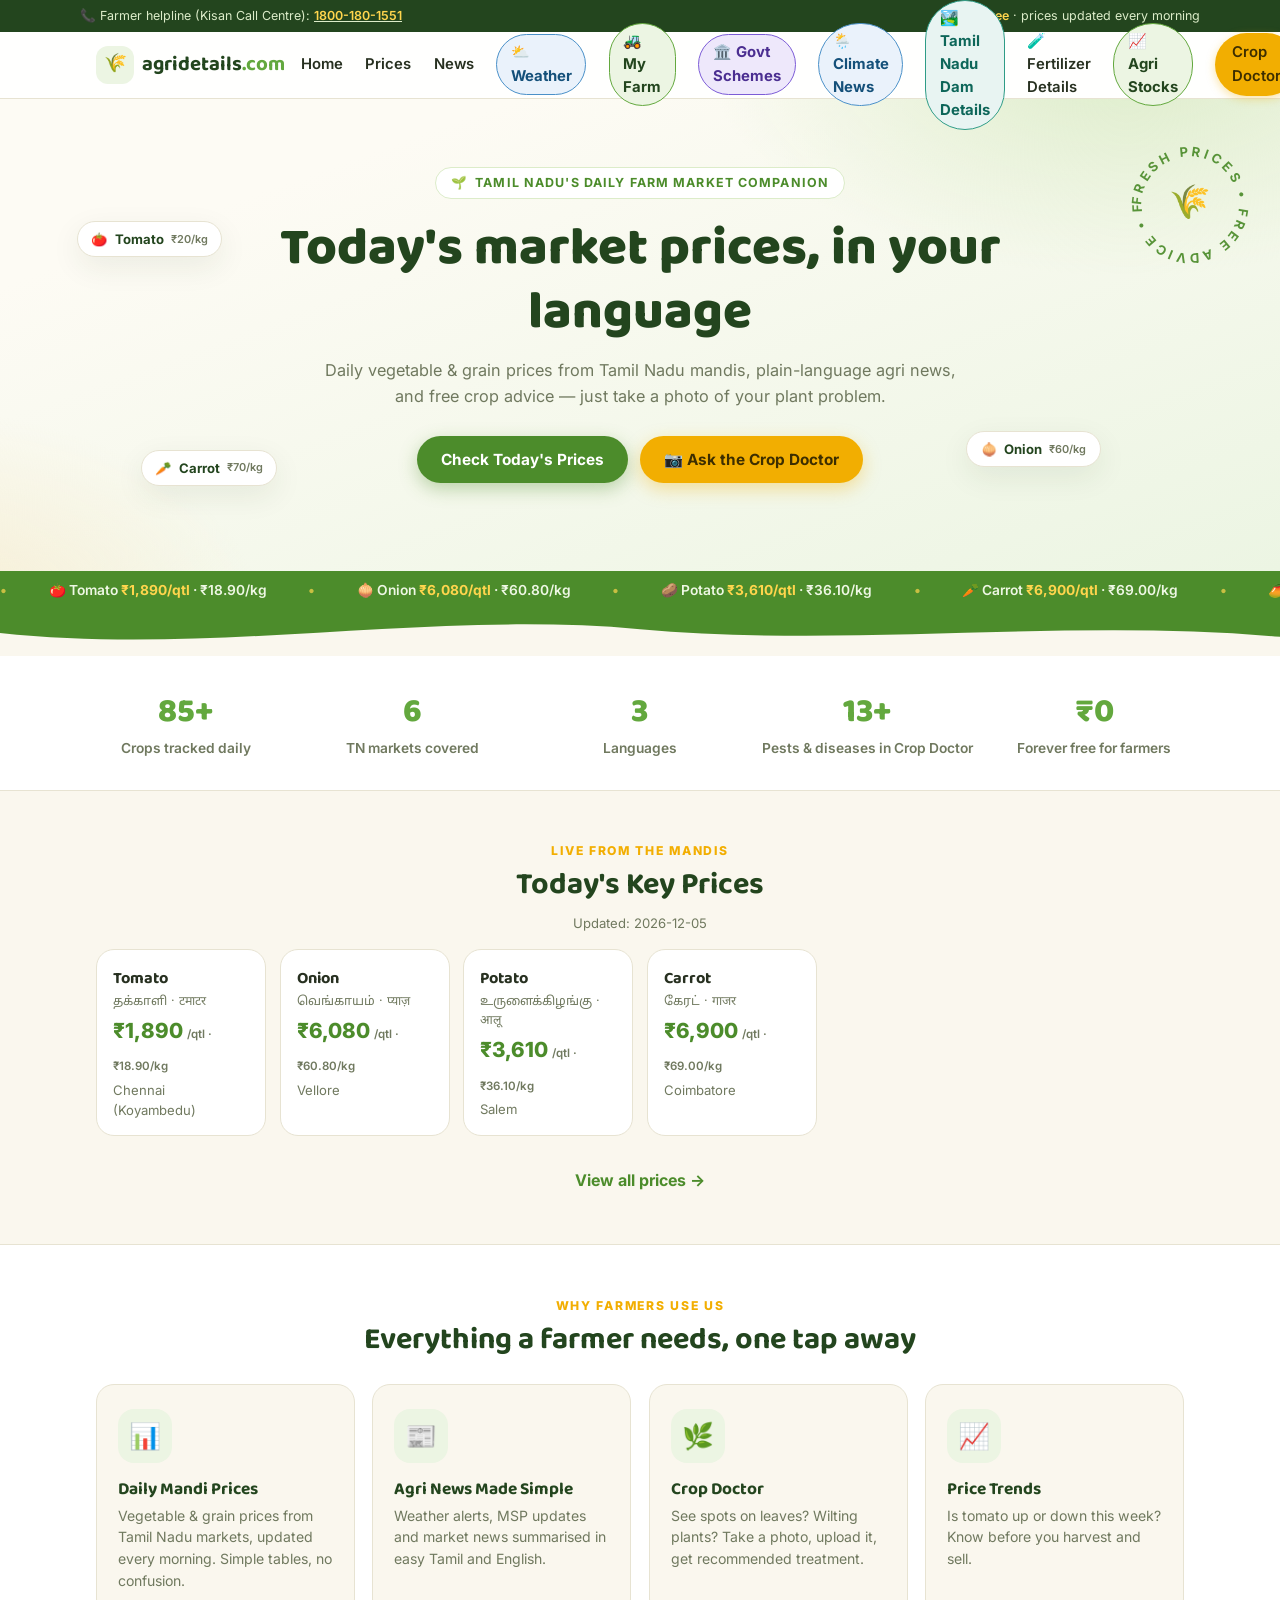
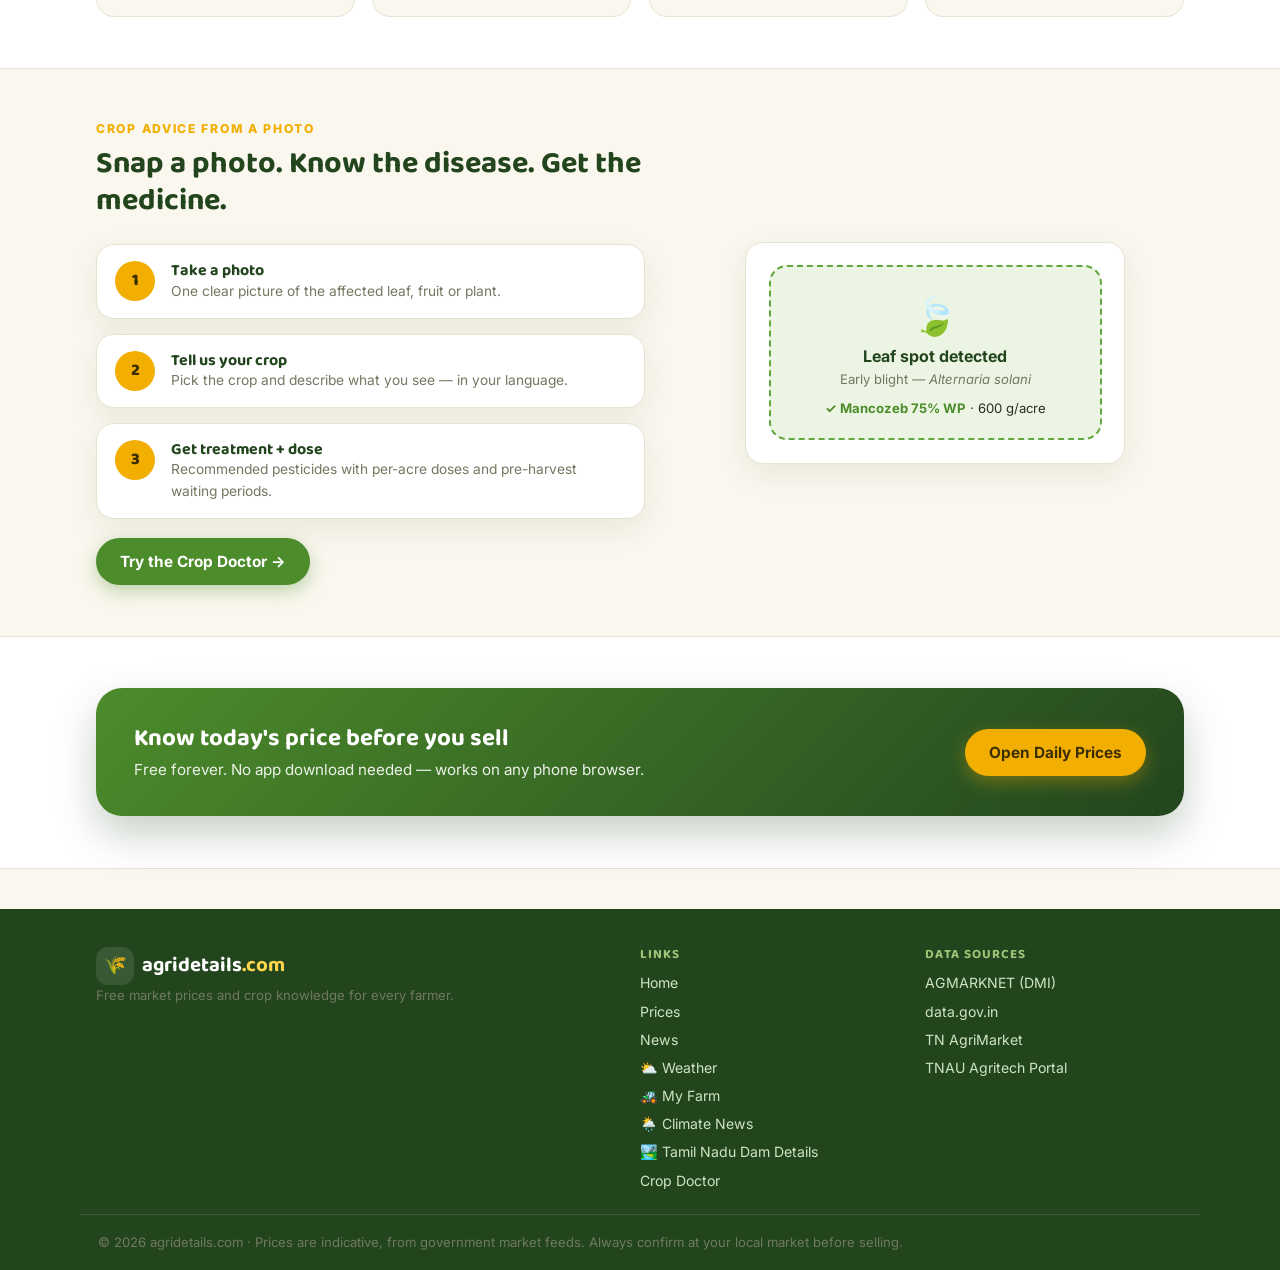
==== commit 03a38fcf: "Add Government Schemes module — real, sourced scheme data (spec section 26) - 5 central schemes (PM-" ====
--- a/index.html
+++ b/index.html
@@ -45,6 +45,7 @@
       <a href="news.html" data-i18n="nav_news">News</a>
       <a href="weather.html" class="nav-weather-btn" data-i18n="nav_weather">⛅ Weather</a>
       <a href="farm.html" class="nav-farm-btn" data-i18n="nav_farm">🚜 My Farm</a>
+      <a href="schemes.html" class="nav-schemes-btn" data-i18n="nav_schemes">🏛️ Govt Schemes</a>
       <a href="climate.html" class="nav-climate-btn" data-i18n="nav_climate">🌦️ Climate News</a>
       <a href="dams.html" class="nav-dam-btn" data-i18n="nav_dam">🏞️ Tamil Nadu Dam Details</a>
       <a href="fertilizer.html" class="nav-fert-btn" data-i18n="nav_Fertilizer">🧪 Fertilizer Details</a>
--- a/css/style.css
+++ b/css/style.css
@@ -533,6 +533,13 @@
 }
 .main-nav a.nav-farm-btn:hover { background: var(--green-700); color: #fff !important; }
 .main-nav a.nav-farm-btn.active { background: var(--green-900); color: #fff !important; }
+.main-nav a.nav-schemes-btn {
+  display: inline-flex; align-items: center; gap: .3rem;
+  background: #eee8fb; color: #4b2e91 !important; font-weight: 700;
+  padding: .4rem .85rem; border-radius: 999px; border: 1.5px solid #7c5cd6;
+}
+.main-nav a.nav-schemes-btn:hover { background: #7c5cd6; color: #fff !important; }
+.main-nav a.nav-schemes-btn.active { background: #4b2e91; color: #fff !important; }
 
 /* ---------- Weather module (weather.html) ---------- */
 .wx-status { font-size: .82rem; font-weight: 700; padding: .3rem .7rem; border-radius: 999px; }
@@ -583,6 +590,20 @@
 .btn-danger { border-color: #c0392b !important; color: #c0392b !important; }
 .btn-danger:hover { background: #c0392b !important; color: #fff !important; }
 
+/* ---------- Government Schemes (schemes.html) ---------- */
+.schemes-list { display: grid; gap: 1.1rem; margin-top: 1.2rem; }
+.scheme-card { padding: 1.3rem 1.4rem; }
+.scheme-card-top { display: flex; align-items: center; justify-content: space-between; gap: .6rem; flex-wrap: wrap; margin-bottom: .4rem; }
+.scheme-level-chip { font-size: .76rem; font-weight: 700; padding: .25rem .7rem; border-radius: 999px; }
+.scheme-level-chip.central { background: #eaf2fb; color: #14507a; }
+.scheme-level-chip.state { background: #eee8fb; color: #4b2e91; }
+.scheme-card h3 { color: var(--green-900); font-size: 1.15rem; margin-bottom: .6rem; }
+.scheme-section { margin-top: .7rem; }
+.scheme-section h4 { font-size: .84rem; color: var(--muted); text-transform: uppercase; letter-spacing: .02em; margin-bottom: .2rem; }
+.scheme-section p { line-height: 1.5; font-size: .92rem; }
+.scheme-source-link { display: inline-block; margin-top: 1rem; font-size: .84rem; font-weight: 700; color: var(--green-700); text-decoration: none; }
+.scheme-source-link:hover { text-decoration: underline; }
+
 
 /* ---------- News ---------- */
 .news-list { display: grid; gap: 1.1rem; }
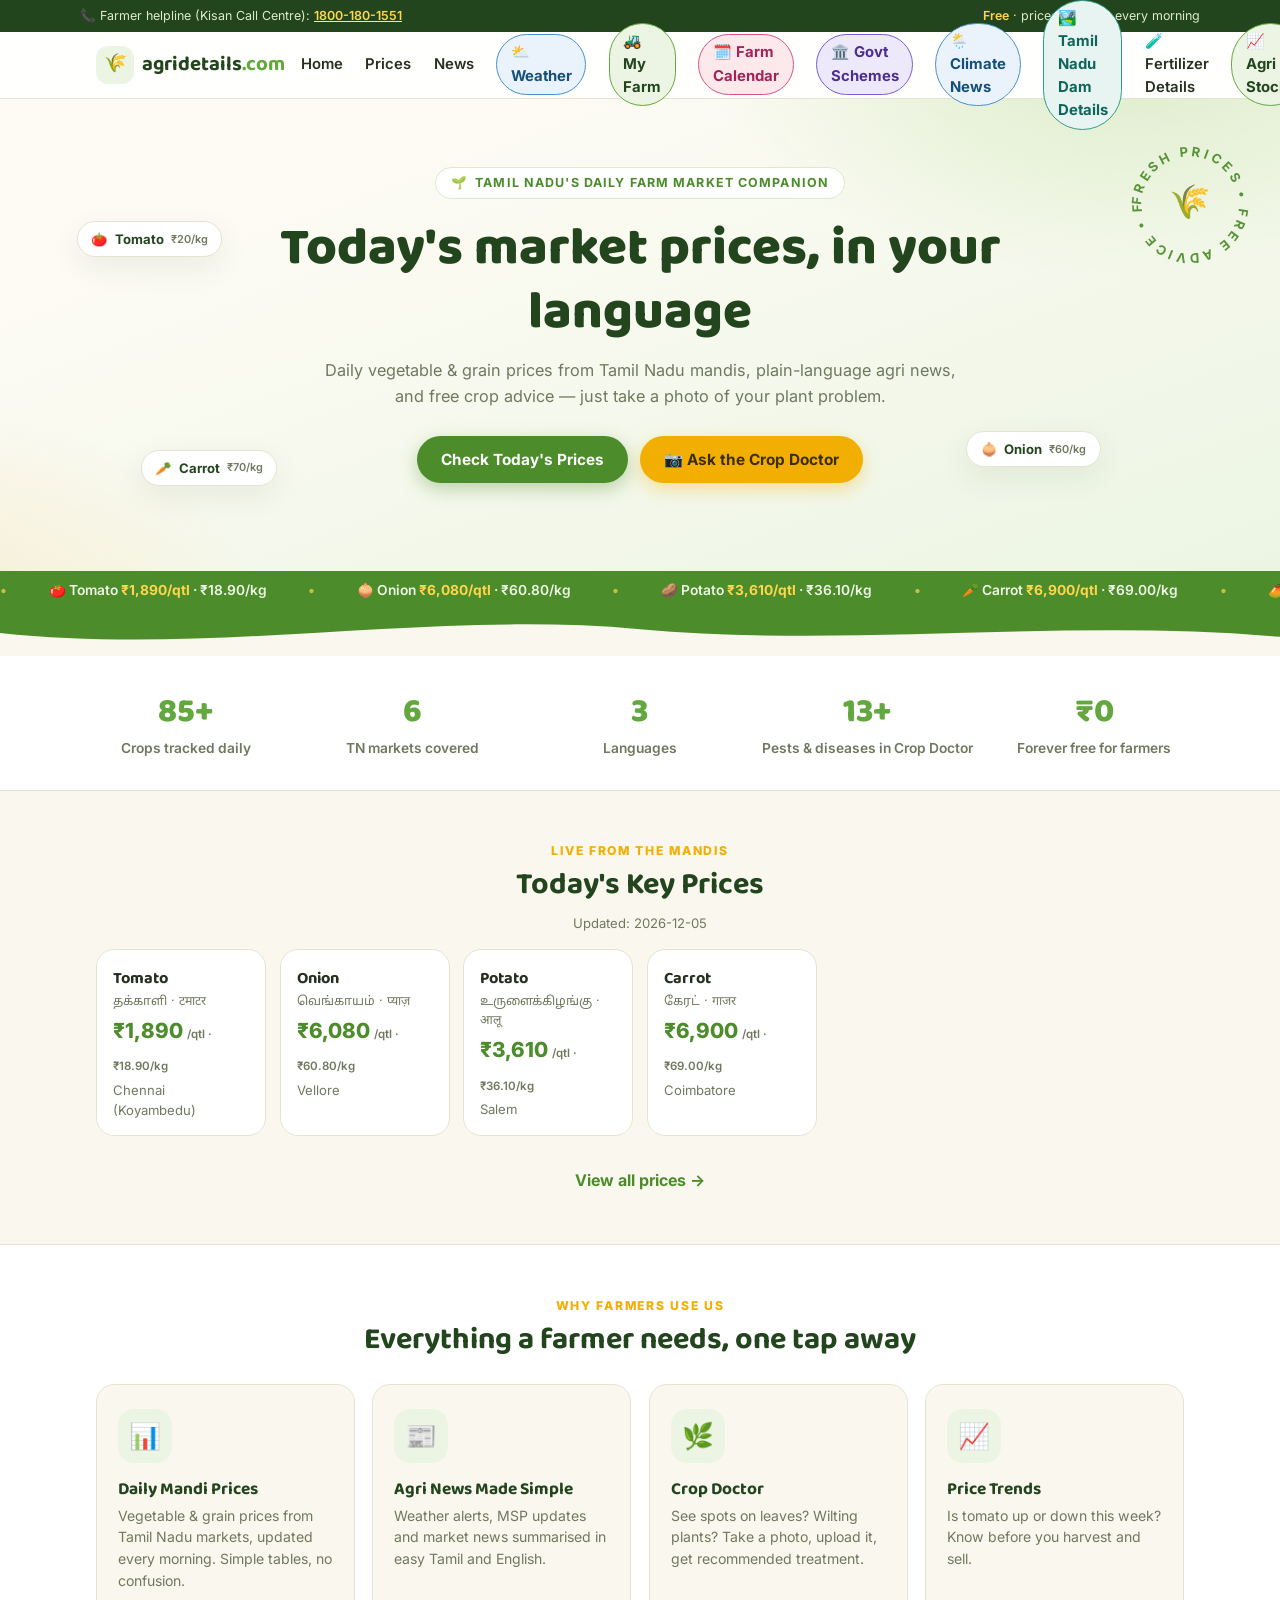
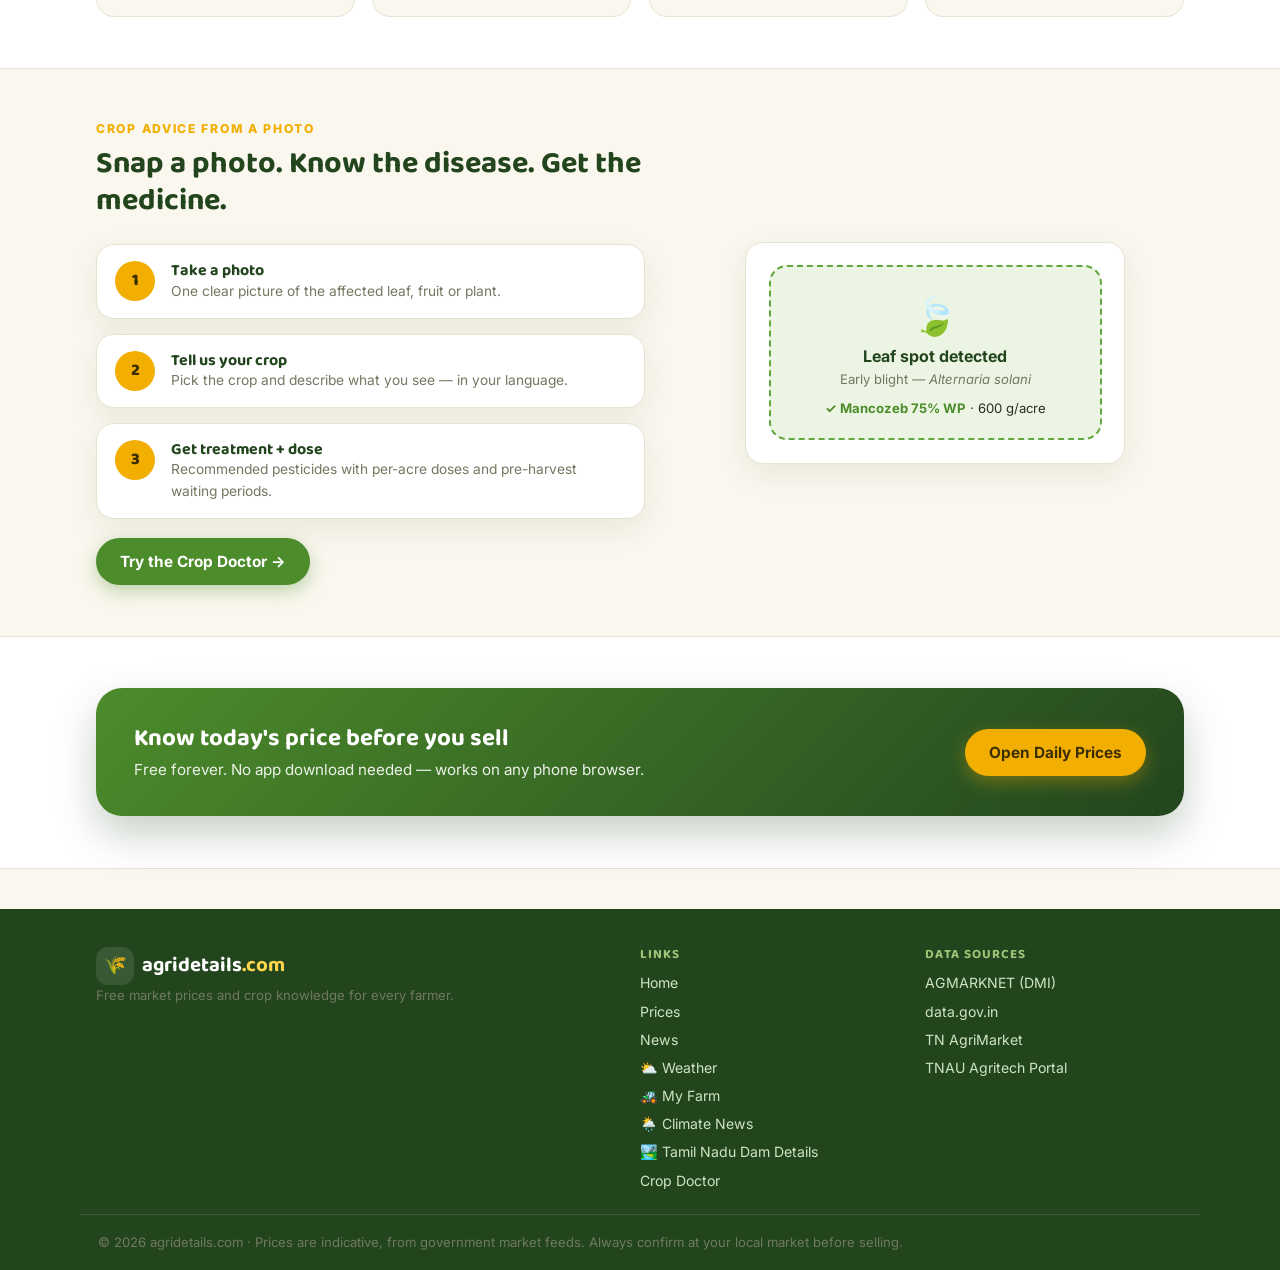
==== commit ef6bff7e: "Add Smart Farm Calendar (spec section 20) — task tracking + auto-suggest from farm profile - calenda" ====
--- a/index.html
+++ b/index.html
@@ -45,6 +45,7 @@
       <a href="news.html" data-i18n="nav_news">News</a>
       <a href="weather.html" class="nav-weather-btn" data-i18n="nav_weather">⛅ Weather</a>
       <a href="farm.html" class="nav-farm-btn" data-i18n="nav_farm">🚜 My Farm</a>
+      <a href="calendar.html" class="nav-calendar-btn" data-i18n="nav_calendar">🗓️ Farm Calendar</a>
       <a href="schemes.html" class="nav-schemes-btn" data-i18n="nav_schemes">🏛️ Govt Schemes</a>
       <a href="climate.html" class="nav-climate-btn" data-i18n="nav_climate">🌦️ Climate News</a>
       <a href="dams.html" class="nav-dam-btn" data-i18n="nav_dam">🏞️ Tamil Nadu Dam Details</a>
--- a/css/style.css
+++ b/css/style.css
@@ -540,6 +540,13 @@
 }
 .main-nav a.nav-schemes-btn:hover { background: #7c5cd6; color: #fff !important; }
 .main-nav a.nav-schemes-btn.active { background: #4b2e91; color: #fff !important; }
+.main-nav a.nav-calendar-btn {
+  display: inline-flex; align-items: center; gap: .3rem;
+  background: #fde8ec; color: #a12457 !important; font-weight: 700;
+  padding: .4rem .85rem; border-radius: 999px; border: 1.5px solid #d6548a;
+}
+.main-nav a.nav-calendar-btn:hover { background: #d6548a; color: #fff !important; }
+.main-nav a.nav-calendar-btn.active { background: #a12457; color: #fff !important; }
 
 /* ---------- Weather module (weather.html) ---------- */
 .wx-status { font-size: .82rem; font-weight: 700; padding: .3rem .7rem; border-radius: 999px; }
@@ -604,6 +611,23 @@
 .scheme-source-link { display: inline-block; margin-top: 1rem; font-size: .84rem; font-weight: 700; color: var(--green-700); text-decoration: none; }
 .scheme-source-link:hover { text-decoration: underline; }
 
+/* ---------- Farm Calendar (calendar.html) ---------- */
+.cal-add-form { display: flex; gap: .6rem; flex-wrap: wrap; align-items: center; padding: 1rem 1.2rem; margin-top: 1rem; }
+.cal-add-form input[type=text] { flex: 2; min-width: 180px; padding: .55rem .8rem; border: 1.5px solid var(--border); border-radius: 10px; font-family: inherit; }
+.cal-add-form input[type=date] { flex: 1; min-width: 140px; padding: .55rem .8rem; border: 1.5px solid var(--border); border-radius: 10px; font-family: inherit; }
+.cal-task-list { display: flex; flex-direction: column; gap: .6rem; margin-top: 1rem; }
+.cal-task-row { display: flex; align-items: center; gap: .8rem; background: var(--card); border: 1px solid var(--border); border-radius: 12px; padding: .8rem 1rem; }
+.cal-task-row.overdue { border-left: 4px solid #c0392b; }
+.cal-task-row.done { opacity: .55; }
+.cal-task-row.done .cal-task-title { text-decoration: line-through; }
+.cal-task-check { width: 20px; height: 20px; flex: none; cursor: pointer; }
+.cal-task-icon { font-size: 1.3rem; flex: none; }
+.cal-task-body { flex: 1; min-width: 0; }
+.cal-task-title { font-weight: 700; color: var(--green-900); }
+.cal-task-date { margin-top: .1rem; }
+.cal-task-delete { background: none; border: none; color: var(--muted); font-size: 1.1rem; cursor: pointer; flex: none; padding: .2rem .5rem; }
+.cal-task-delete:hover { color: #c0392b; }
+
 
 /* ---------- News ---------- */
 .news-list { display: grid; gap: 1.1rem; }
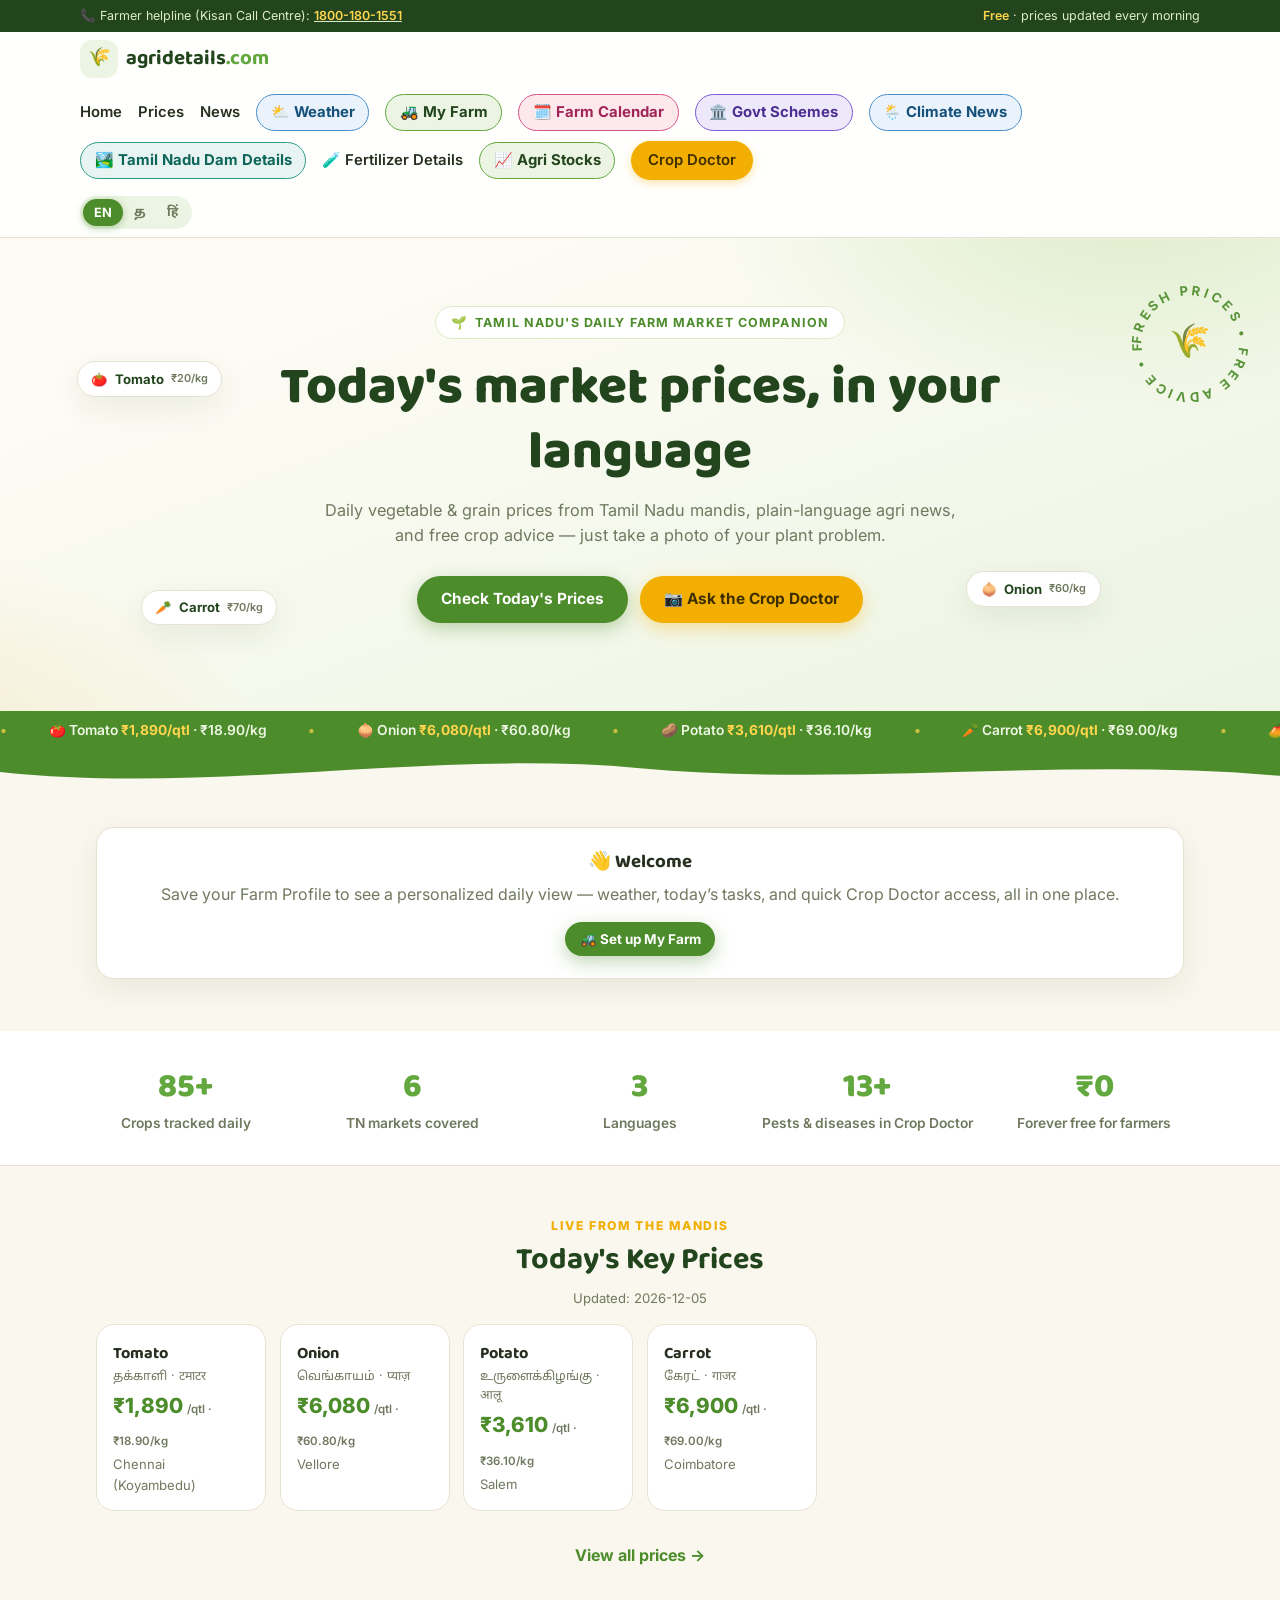
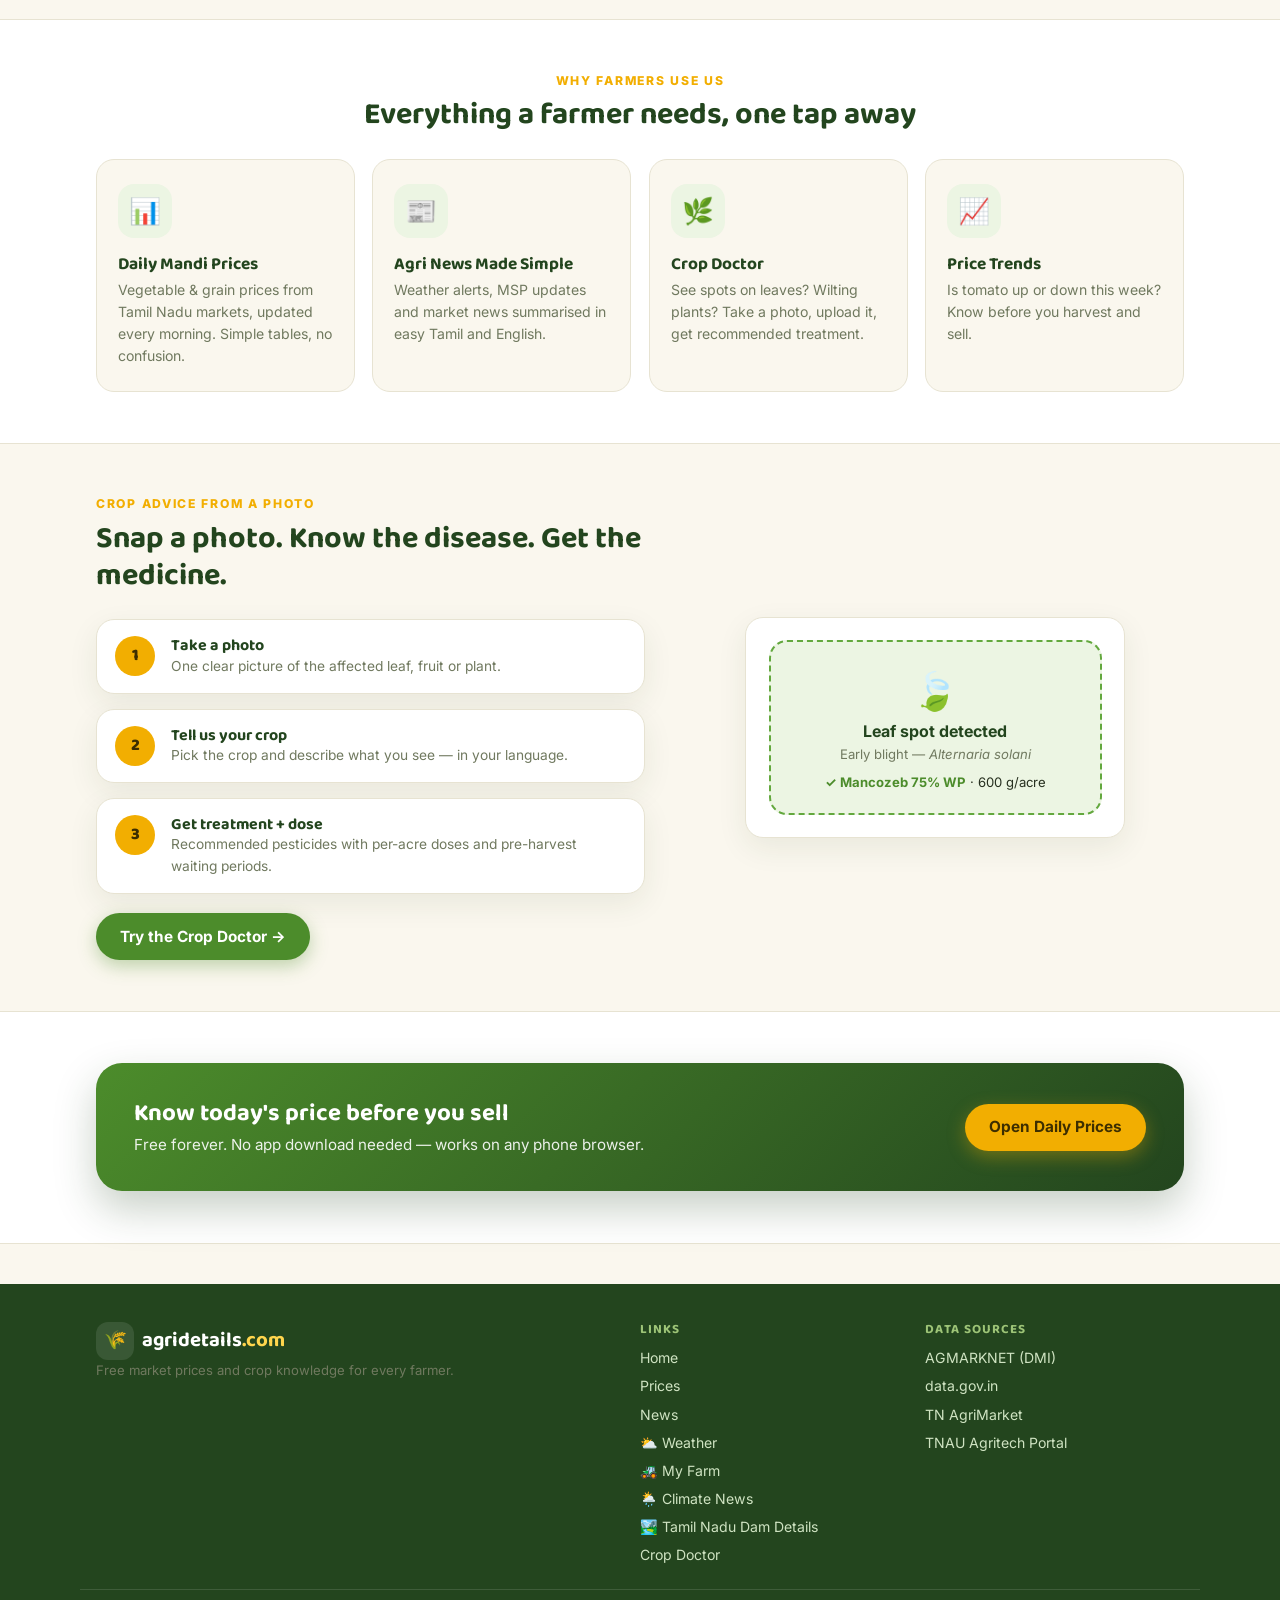
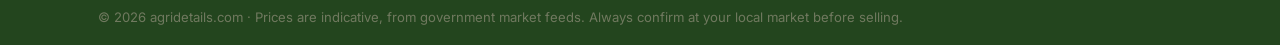
==== commit 6b7955ab: "Add Home 'Today' Dashboard (spec section 5.1) + fix nav overflow bug - js/home-dashboard.js: persona" ====
--- a/index.html
+++ b/index.html
@@ -94,6 +94,12 @@
 </svg>
 
 <main>
+  <section class="section" style="padding-top:2rem">
+    <div class="container">
+      <div id="todayDashboard"></div>
+    </div>
+  </section>
+
   <section class="stats-band">
     <div class="container stats-grid">
       <div><div class="stat-num" id="statCrops">85+</div><div class="stat-label" data-i18n="stat_crops">Crops tracked daily</div></div>
@@ -215,9 +221,11 @@
 
 <script src="js/config.js"></script>
 <script src="js/i18n.js"></script>
+<script src="js/tn-districts.js"></script>
 <script src="js/crops-catalog.js"></script>
 <script src="js/prices-data.js"></script>
 <script src="js/agri-stocks.js"></script>
+<script src="js/home-dashboard.js"></script>
 <script src="js/app.js"></script>
 </body>
 </html>
--- a/css/style.css
+++ b/css/style.css
@@ -49,14 +49,14 @@
   border-bottom: 1px solid var(--border);
   position: sticky; top: 0; z-index: 50;
 }
-.header-inner { display: flex; align-items: center; justify-content: space-between; height: 66px; gap: 1rem; }
+.header-inner { display: flex; align-items: center; justify-content: space-between; min-height: 66px; gap: 1rem; flex-wrap: wrap; padding: .5rem 0; }
 .brand { display: flex; align-items: center; gap: .5rem; text-decoration: none; font-family: var(--font-display); font-weight: 700; font-size: 1.28rem; color: var(--green-900); }
 .brand-icon {
   width: 38px; height: 38px; display: inline-flex; align-items: center; justify-content: center;
   background: var(--green-100); border-radius: 12px; font-size: 1.15rem;
 }
 .brand-dot { color: var(--green-600); }
-.main-nav { display: flex; align-items: center; gap: 1.4rem; }
+.main-nav { display: flex; align-items: center; gap: .5rem 1rem; flex-wrap: wrap; row-gap: .6rem; }
 .main-nav a { text-decoration: none; color: var(--text); font-weight: 600; font-size: .93rem; transition: color .15s; }
 .main-nav a:hover { color: var(--green-600); }
 .main-nav a.nav-cta {
@@ -628,6 +628,19 @@
 .cal-task-delete { background: none; border: none; color: var(--muted); font-size: 1.1rem; cursor: pointer; flex: none; padding: .2rem .5rem; }
 .cal-task-delete:hover { color: #c0392b; }
 
+/* ---------- Home "Today" Dashboard (index.html) ---------- */
+.today-setup-card { padding: 1.4rem; text-align: center; }
+.today-setup-card p { margin: .5rem 0 1rem; }
+.today-card { padding: 1.4rem; }
+.today-card h3 { color: var(--green-900); margin-bottom: 1rem; }
+.today-grid { display: grid; grid-template-columns: repeat(auto-fit, minmax(220px, 1fr)); gap: 1.2rem; }
+.today-block { background: var(--bg); border: 1px solid var(--border); border-radius: 12px; padding: 1rem; }
+.today-block h4 { font-size: .95rem; color: var(--green-900); margin-bottom: .5rem; }
+.today-weather-mini { display: flex; align-items: baseline; gap: .5rem; margin-bottom: .5rem; }
+.today-weather-temp { font-size: 1.6rem; font-weight: 800; color: var(--green-900); }
+.today-task-list { list-style: none; margin-bottom: .5rem; }
+.today-task-list li { padding: .25rem 0; font-size: .9rem; }
+
 
 /* ---------- News ---------- */
 .news-list { display: grid; gap: 1.1rem; }
